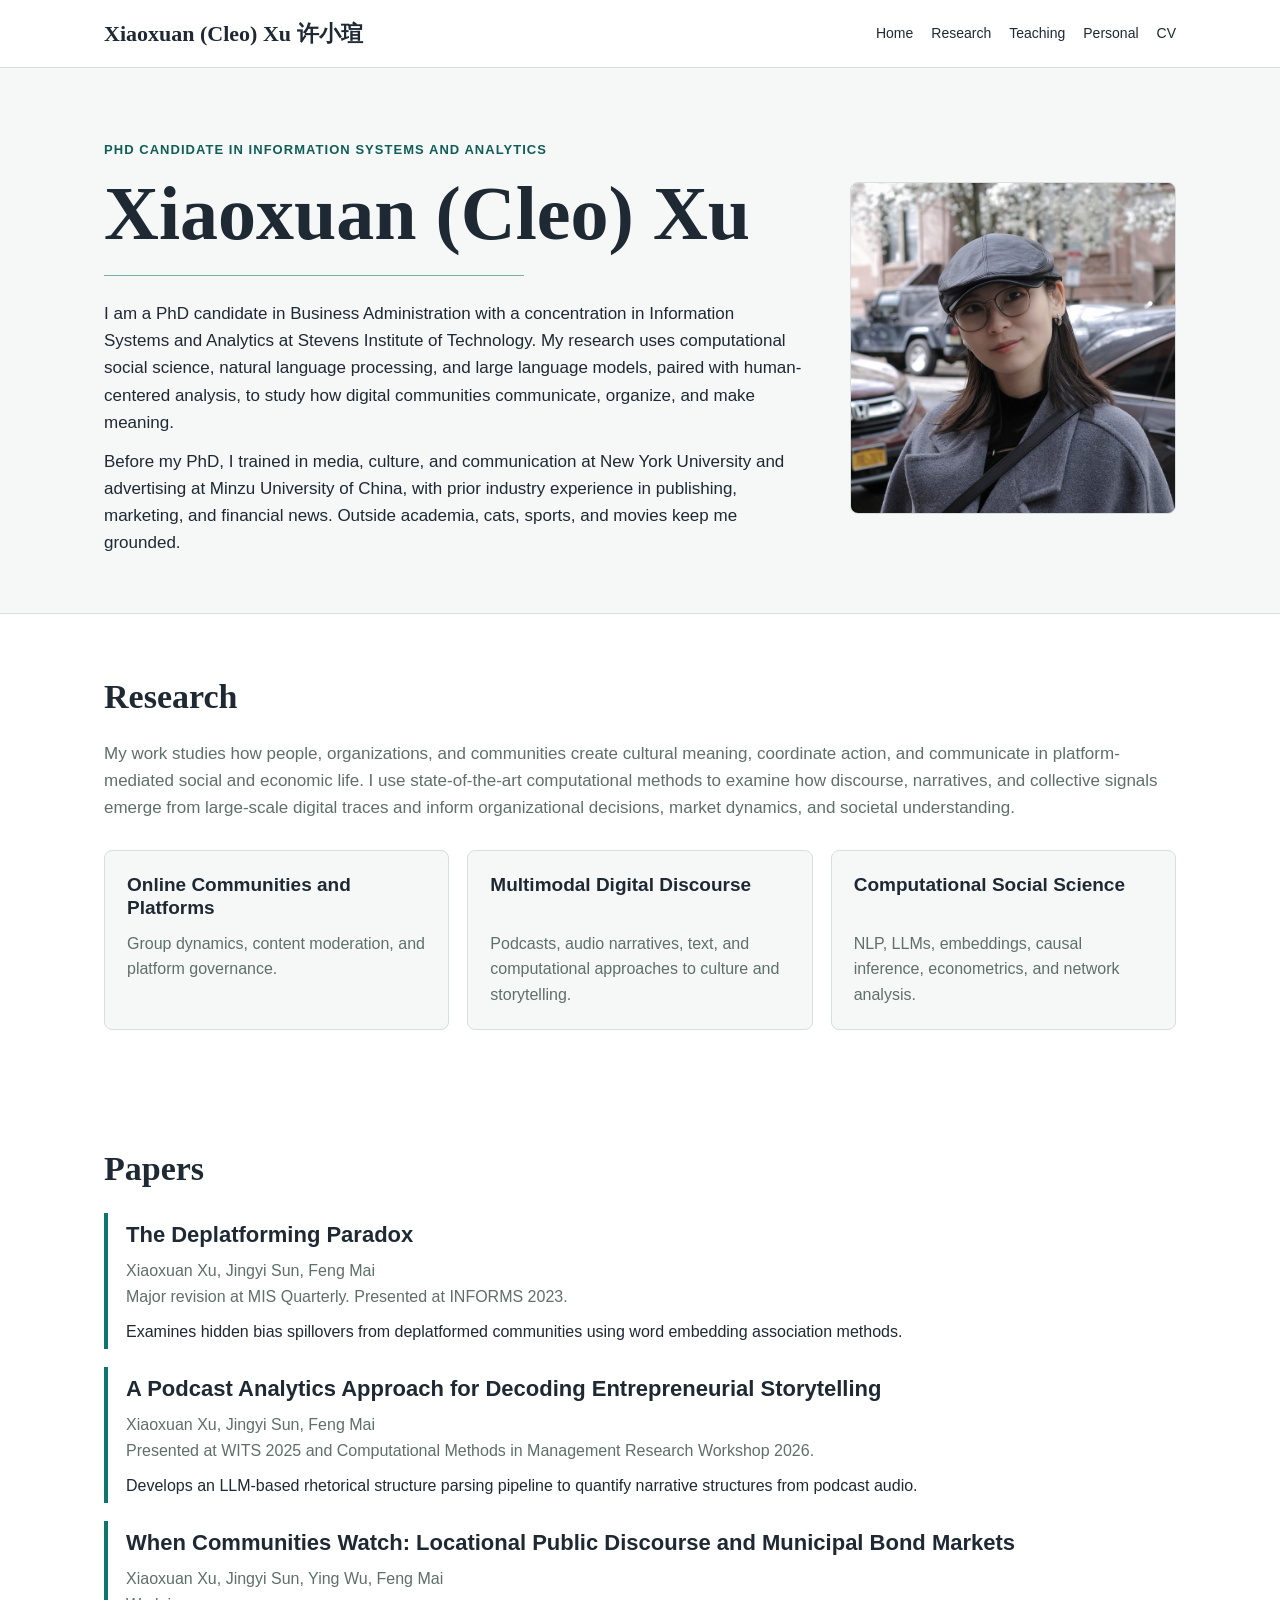
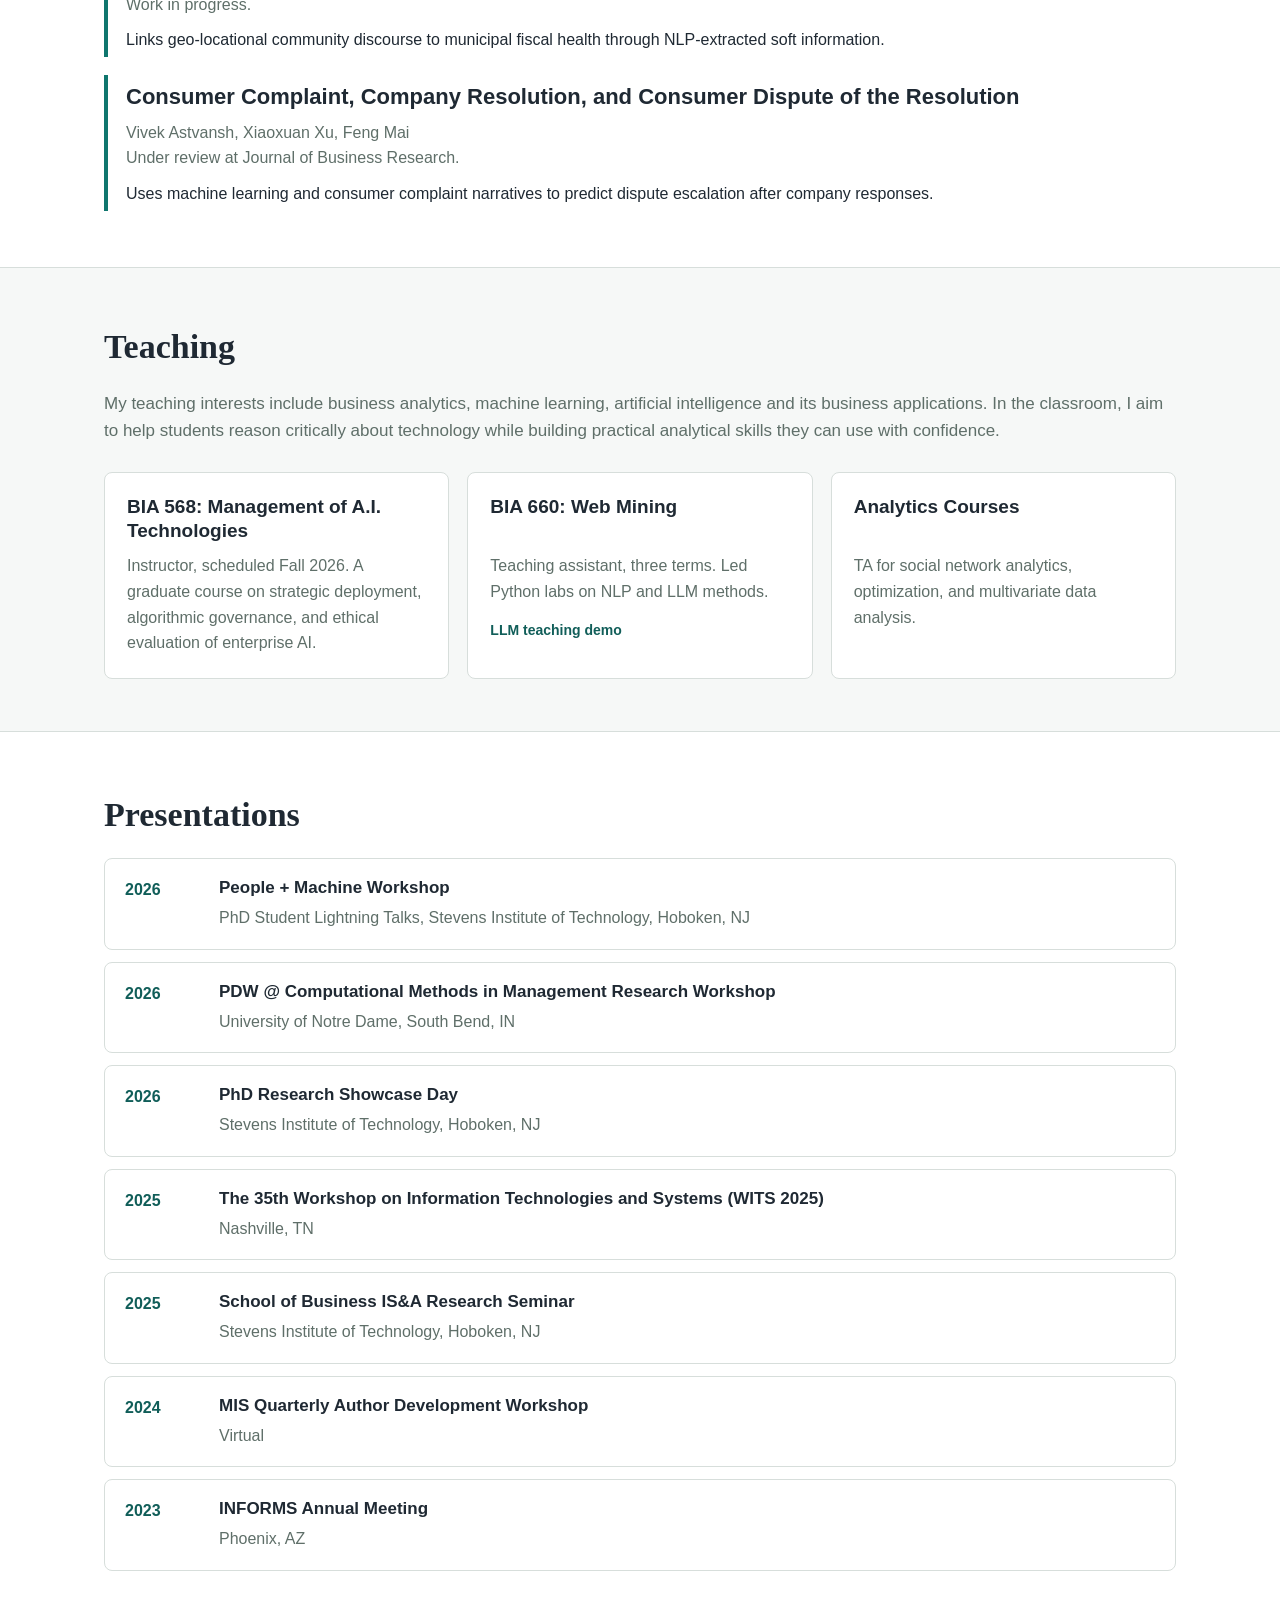
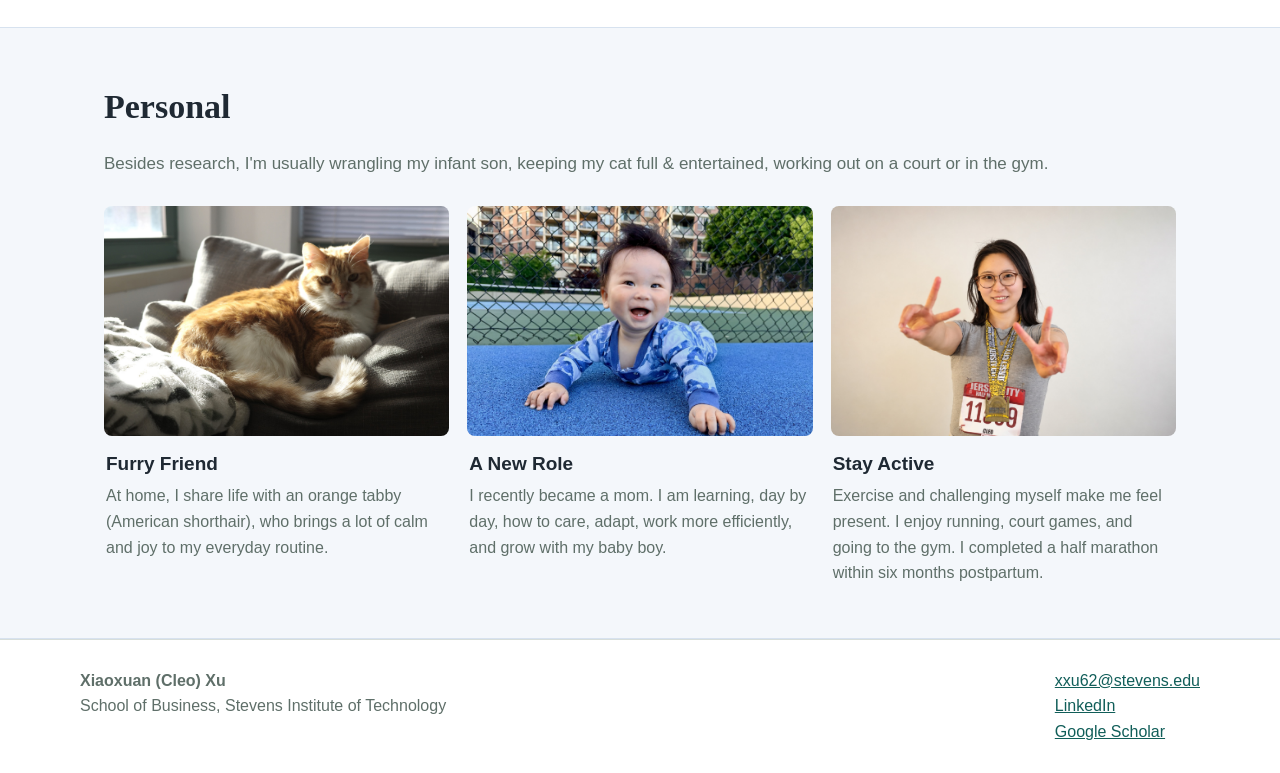
==== index.html @ 727e0149 "Update index.html Added a submitted paper" ====
<!doctype html>
<html lang="en">
<head>
  <meta charset="utf-8">
  <meta name="viewport" content="width=device-width, initial-scale=1">
  <title>Xiaoxuan (Cleo) Xu</title>
  <style>
    :root {
      --ink: #1f2933;
      --muted: #5f6f69;
      --accent: #0f766e;
      --accent-dark: #115e59;
      --line: #d7dedb;
      --soft: #f6f8f7;
      --personal-bg: #f4f7fb;
      --personal-line: #d7e2ef;
      --paper: #ffffff;
    }

    * {
      box-sizing: border-box;
    }

    html {
      scroll-behavior: smooth;
    }

    body {
      margin: 0;
      color: var(--ink);
      font-family: Arial, Helvetica, sans-serif;
      line-height: 1.6;
      background: var(--paper);
    }

    a {
      color: var(--accent-dark);
    }

    .site-header {
      border-bottom: 1px solid var(--line);
      background: #ffffff;
      position: sticky;
      top: 0;
      z-index: 5;
    }

    .nav {
      max-width: 1120px;
      margin: 0 auto;
      padding: 16px 24px;
      display: flex;
      align-items: center;
      justify-content: space-between;
      gap: 24px;
    }

    .brand {
      font-family: Georgia, "Times New Roman", serif;
      font-size: 22px;
      font-weight: 700;
      letter-spacing: 0;
    }

    .links {
      display: flex;
      gap: 18px;
      flex-wrap: wrap;
      font-size: 14px;
    }

    .links a {
      color: var(--ink);
      text-decoration: none;
    }

    .hero {
      background: var(--soft);
      border-bottom: 1px solid var(--line);
    }

    .hero-inner {
      max-width: 1120px;
      margin: 0 auto;
      padding: 72px 24px 56px;
      display: grid;
      grid-template-columns: minmax(0, 1.5fr) minmax(260px, 0.7fr);
      gap: 48px;
      align-items: center;
    }

    .eyebrow {
      margin: 0 0 14px;
      color: var(--accent-dark);
      font-weight: 700;
      text-transform: uppercase;
      font-size: 13px;
      letter-spacing: 0.08em;
    }

    h1 {
      margin: 0;
      font-family: Georgia, "Times New Roman", serif;
      font-size: clamp(42px, 7vw, 76px);
      line-height: 1;
      letter-spacing: 0;
    }

    .bio {
      margin: 24px 0 0;
      max-width: 780px;
      font-size: 17px;
    }

    .bio p {
      margin: 0 0 12px;
    }

    .bio p:last-child {
      margin-bottom: 0;
    }

    .hero-line {
      width: min(420px, 100%);
      height: 1px;
      margin-top: 24px;
      background: var(--accent);
      opacity: 0.55;
    }

    .button-row {
      display: flex;
      flex-wrap: wrap;
      gap: 12px;
      margin-top: 28px;
    }

    .button {
      display: inline-flex;
      align-items: center;
      justify-content: center;
      min-height: 44px;
      padding: 10px 16px;
      border-radius: 6px;
      border: 1px solid var(--accent);
      color: var(--accent-dark);
      text-decoration: none;
      font-weight: 700;
      background: #ffffff;
    }

    .button.primary {
      background: var(--accent);
      color: #ffffff;
    }

    .portrait {
      min-height: 330px;
      border-radius: 8px;
      border: 1px solid var(--line);
      background: #ffffff;
      overflow: hidden;
    }

    .portrait img {
      display: block;
      width: 100%;
      height: 100%;
      min-height: 330px;
      object-fit: cover;
      object-position: center 40%;
    }

    section {
      max-width: 1120px;
      margin: 0 auto;
      padding: 56px 24px;
    }

    .section-title {
      margin: 0 0 16px;
      font-family: Georgia, "Times New Roman", serif;
      font-size: 34px;
      letter-spacing: 0;
    }

    .section-intro {
      margin: 0 0 28px;
      max-width: 100%;
      color: var(--muted);
      font-size: 17px;
    }

    .grid {
      display: grid;
      grid-template-columns: repeat(3, minmax(0, 1fr));
      gap: 18px;
    }

    .card {
      border: 1px solid var(--line);
      border-radius: 8px;
      padding: 22px;
      background: #ffffff;
    }

    .card h3 {
      margin: 0 0 10px;
      min-height: 48px;
      font-size: 19px;
      line-height: 1.25;
    }

    .card p {
      margin: 0;
      color: var(--muted);
    }

    .research-grid .card {
      background: var(--soft);
    }

    .paper-list {
      display: grid;
      gap: 18px;
    }

    .paper {
      border-left: 4px solid var(--accent);
      padding: 4px 0 4px 18px;
    }

    .paper h3 {
      margin: 0 0 6px;
      font-size: 22px;
    }

    .authors,
    .status {
      margin: 0;
      color: var(--muted);
    }

    .paper .desc {
      margin: 10px 0 0;
      max-width: 900px;
    }

    .band {
      max-width: none;
      background: var(--soft);
      border-top: 1px solid var(--line);
      border-bottom: 1px solid var(--line);
      padding: 0;
    }

    .band-inner {
      max-width: 1120px;
      margin: 0 auto;
      padding: 52px 24px;
    }

    .news {
      margin: 0;
      padding-left: 20px;
      color: var(--ink);
    }

    .news li {
      margin-bottom: 8px;
    }

    .presentation-list {
      display: grid;
      gap: 12px;
    }

    .presentation-item {
      border: 1px solid var(--line);
      border-radius: 8px;
      padding: 18px 20px;
      background: #ffffff;
      display: grid;
      grid-template-columns: 76px minmax(0, 1fr);
      gap: 18px;
      align-items: start;
    }

    .presentation-year {
      color: var(--accent-dark);
      font-weight: 700;
    }

    .presentation-title {
      margin: 0;
      font-size: 17px;
      font-weight: 700;
      line-height: 1.35;
    }

    .presentation-venue {
      margin: 5px 0 0;
      color: var(--muted);
    }

    .resource-link {
      display: inline-flex;
      align-items: center;
      margin-top: 14px;
      color: var(--accent-dark);
      font-size: 14px;
      font-weight: 700;
      text-decoration: none;
    }

    .subsection-title {
      margin: 36px 0 14px;
      font-family: Georgia, "Times New Roman", serif;
      font-size: 25px;
      letter-spacing: 0;
    }

    .personal-band {
      max-width: none;
      background: var(--personal-bg);
      border-top: 1px solid var(--personal-line);
      border-bottom: 1px solid var(--personal-line);
      padding: 0;
    }

    .personal-grid {
      display: grid;
      grid-template-columns: repeat(3, minmax(0, 1fr));
      gap: 18px;
    }

    .personal-card {
      background: transparent;
      border: 0;
    }

    .personal-photo {
      aspect-ratio: 3 / 2;
      border-radius: 8px;
      overflow: hidden;
      background: #f7f9fb;
    }

    .personal-photo img {
      display: block;
      width: 100%;
      height: 100%;
      object-fit: cover;
      object-position: center;
    }

    .personal-card-content {
      padding: 16px 2px 0;
    }

    .personal-card h3 {
      margin: 0 0 8px;
      font-size: 19px;
      line-height: 1.25;
    }

    .personal-card p {
      margin: 0;
      color: var(--muted);
    }

    footer {
      border-top: 1px solid var(--line);
      padding: 28px 24px;
      color: var(--muted);
    }

    .footer-inner {
      max-width: 1120px;
      margin: 0 auto;
      display: flex;
      justify-content: space-between;
      gap: 24px;
      flex-wrap: wrap;
    }

    @media (max-width: 820px) {
      .nav {
        align-items: flex-start;
        flex-direction: column;
      }

      .hero-inner {
        grid-template-columns: 1fr;
        padding-top: 48px;
      }

      .portrait {
        min-height: 220px;
      }

      .portrait img {
        min-height: 260px;
      }

      .grid {
        grid-template-columns: 1fr;
      }

      .card h3 {
        min-height: 0;
      }

      .personal-grid {
        grid-template-columns: 1fr;
      }

      .presentation-item {
        grid-template-columns: 1fr;
        gap: 6px;
      }
    }
  </style>
</head>
<body id="top">
  <header class="site-header">
    <nav class="nav" aria-label="Site navigation">
      <div class="brand">Xiaoxuan (Cleo) Xu 许小瑄</div>
      <div class="links">
        <a href="#top">Home</a>
        <a href="#research">Research</a>
        <a href="#teaching">Teaching</a>
        <a href="#personal">Personal</a>
        <a href="cv.html">CV</a>
      </div>
    </nav>
  </header>

  <main>
    <div class="hero">
      <div class="hero-inner">
        <div>
          <p class="eyebrow">PhD Candidate in Information Systems and Analytics</p>
          <h1>Xiaoxuan (Cleo) Xu</h1>
          <div class="hero-line" aria-hidden="true"></div>
          <div class="bio">
            <p>I am a PhD candidate in Business Administration with a concentration in Information Systems and Analytics at Stevens Institute of Technology. My research uses computational social science, natural language processing, and large language models, paired with human-centered analysis, to study how digital communities communicate, organize, and make meaning.</p>
            <p>Before my PhD, I trained in media, culture, and communication at New York University and advertising at Minzu University of China, with prior industry experience in publishing, marketing, and financial news. Outside academia, cats, sports, and movies keep me grounded.</p>
          </div>
        </div>
        <div class="portrait">
          <img src="assets/images/profile.jpg" alt="Xiaoxuan (Cleo) Xu">
        </div>
      </div>
    </div>

    <section id="research">
      <h2 class="section-title">Research</h2>
      <p class="section-intro">My work studies how people, organizations, and communities create cultural meaning, coordinate action, and communicate in platform-mediated social and economic life. I use state-of-the-art computational methods to examine how discourse, narratives, and collective signals emerge from large-scale digital traces and inform organizational decisions, market dynamics, and societal understanding.</p>
      <div class="grid research-grid">
        <article class="card">
          <h3>Online Communities and Platforms</h3>
          <p>Group dynamics, content moderation, and platform governance.</p>
        </article>
        <article class="card">
          <h3>Multimodal Digital Discourse</h3>
          <p>Podcasts, audio narratives, text, and computational approaches to culture and storytelling.</p>
        </article>
        <article class="card">
          <h3>Computational Social Science</h3>
          <p>NLP, LLMs, embeddings, causal inference, econometrics, and network analysis.</p>
        </article>
      </div>
    </section>

    <section>
      <h2 class="section-title">Papers</h2>
      <div class="paper-list">
        <article class="paper">
          <h3>The Deplatforming Paradox</h3>
          <p class="authors">Xiaoxuan Xu, Jingyi Sun, Feng Mai</p>
          <p class="status">Major revision at MIS Quarterly. Presented at INFORMS 2023.</p>
          <p class="desc">Examines hidden bias spillovers from deplatformed communities using word embedding association methods.</p>
        </article>
        <article class="paper">
          <h3>A Podcast Analytics Approach for Decoding Entrepreneurial Storytelling</h3>
          <p class="authors">Xiaoxuan Xu, Jingyi Sun, Feng Mai</p>
          <p class="status">Presented at WITS 2025 and Computational Methods in Management Research Workshop 2026.</p>
          <p class="desc">Develops an LLM-based rhetorical structure parsing pipeline to quantify narrative structures from podcast audio.</p>
        </article>
        <article class="paper">
          <h3>When Communities Watch: Locational Public Discourse and Municipal Bond Markets</h3>
          <p class="authors">Xiaoxuan Xu, Jingyi Sun, Ying Wu, Feng Mai</p>
          <p class="status">Work in progress.</p>
          <p class="desc">Links geo-locational community discourse to municipal fiscal health through NLP-extracted soft information.</p>
        </article>
        <article class="paper">
          <h3>Consumer Complaint, Company Resolution, and Consumer Dispute of the Resolution</h3>
          <p class="authors">Vivek Astvansh, Xiaoxuan Xu, Feng Mai</p>
          <p class="status">Under review at Journal of Business Research.</p>
          <p class="desc">Uses machine learning and consumer complaint narratives to predict dispute escalation after company responses.</p>
        </article>
      </div>
    </section>

    <section id="teaching" class="band">
      <div class="band-inner">
        <h2 class="section-title">Teaching</h2>
        <p class="section-intro">My teaching interests include business analytics, machine learning, artificial intelligence and its business applications. In the classroom, I aim to help students reason critically about technology while building practical analytical skills they can use with confidence.</p>
        <div class="grid">
          <article class="card">
            <h3>BIA 568: Management of A.I. Technologies</h3>
            <p>Instructor, scheduled Fall 2026. A graduate course on strategic deployment, algorithmic governance, and ethical evaluation of enterprise AI.</p>
          </article>
          <article class="card">
            <h3>BIA 660: Web Mining</h3>
            <p>Teaching assistant, three terms. Led Python labs on NLP and LLM methods.</p>
            <a class="resource-link" href="assets/files/bia660_intro_to_llm.html" download>LLM teaching demo</a>
          </article>
          <article class="card">
            <h3>Analytics Courses</h3>
            <p>TA for social network analytics, optimization, and multivariate data analysis.</p>
          </article>
        </div>
      </div>
    </section>

    <section>
      <h2 class="section-title">Presentations</h2>
      <div class="presentation-list">
        <article class="presentation-item">
          <div class="presentation-year">2026</div>
          <div>
            <p class="presentation-title">People + Machine Workshop</p>
            <p class="presentation-venue">PhD Student Lightning Talks, Stevens Institute of Technology, Hoboken, NJ</p>
          </div>
        </article>
        <article class="presentation-item">
          <div class="presentation-year">2026</div>
          <div>
            <p class="presentation-title">PDW @ Computational Methods in Management Research Workshop</p>
            <p class="presentation-venue">University of Notre Dame, South Bend, IN</p>
          </div>
        </article>
        <article class="presentation-item">
          <div class="presentation-year">2026</div>
          <div>
            <p class="presentation-title">PhD Research Showcase Day</p>
            <p class="presentation-venue">Stevens Institute of Technology, Hoboken, NJ</p>
          </div>
        </article>
        <article class="presentation-item">
          <div class="presentation-year">2025</div>
          <div>
            <p class="presentation-title">The 35th Workshop on Information Technologies and Systems (WITS 2025)</p>
            <p class="presentation-venue">Nashville, TN</p>
          </div>
        </article>
        <article class="presentation-item">
          <div class="presentation-year">2025</div>
          <div>
            <p class="presentation-title">School of Business IS&amp;A Research Seminar</p>
            <p class="presentation-venue">Stevens Institute of Technology, Hoboken, NJ</p>
          </div>
        </article>
        <article class="presentation-item">
          <div class="presentation-year">2024</div>
          <div>
            <p class="presentation-title">MIS Quarterly Author Development Workshop</p>
            <p class="presentation-venue">Virtual</p>
          </div>
        </article>
        <article class="presentation-item">
          <div class="presentation-year">2023</div>
          <div>
            <p class="presentation-title">INFORMS Annual Meeting</p>
            <p class="presentation-venue">Phoenix, AZ</p>
          </div>
        </article>
      </div>
    </section>

    <section id="personal" class="personal-band">
      <div class="band-inner">
        <h2 class="section-title">Personal</h2>
        <p class="section-intro">Besides research, I'm usually wrangling my infant son, keeping my cat full & entertained, working out on a court or in the gym.</p>
        <div class="personal-grid">
          <article class="personal-card">
            <div class="personal-photo"><img src="assets/images/home.jpg" alt="Orange American shorthair cat"></div>
            <div class="personal-card-content">
              <h3>Furry Friend</h3>
              <p>At home, I share life with an orange tabby (American shorthair), who brings a lot of calm and joy to my everyday routine.</p>
            </div>
          </article>
          <article class="personal-card">
            <div class="personal-photo"><img src="assets/images/family.jpg" alt="Xiaoxuan Xu's baby boy"></div>
            <div class="personal-card-content">
              <h3>A New Role</h3>
              <p>I recently became a mom. I am learning, day by day, how to care, adapt, work more efficiently, and grow with my baby boy.</p>
            </div>
          </article>
          <article class="personal-card">
            <div class="personal-photo"><img src="assets/images/movement.jpg" alt="Xiaoxuan Xu after finishing a half marathon"></div>
            <div class="personal-card-content">
              <h3>Stay Active</h3>
              <p>Exercise and challenging myself make me feel present. I enjoy running, court games, and going to the gym. I completed a half marathon within six months postpartum.</p>
            </div>
          </article>
        </div>
      </div>
    </section>
  </main>

  <footer id="contact">
    <div class="footer-inner">
      <div>
        <strong>Xiaoxuan (Cleo) Xu</strong><br>
        School of Business, Stevens Institute of Technology
      </div>
      <div>
        <a href="mailto:xxu62@stevens.edu">xxu62@stevens.edu</a><br>
        <a href="https://linkedin.com/in/cleo-xu-420043248">LinkedIn</a><br>
        <a href="https://scholar.google.com/citations?user=s4KjiQsAAAAJ&amp;hl=en&amp;authuser=1">Google Scholar</a>
      </div>
    </div>
  </footer>
</body>
</html>
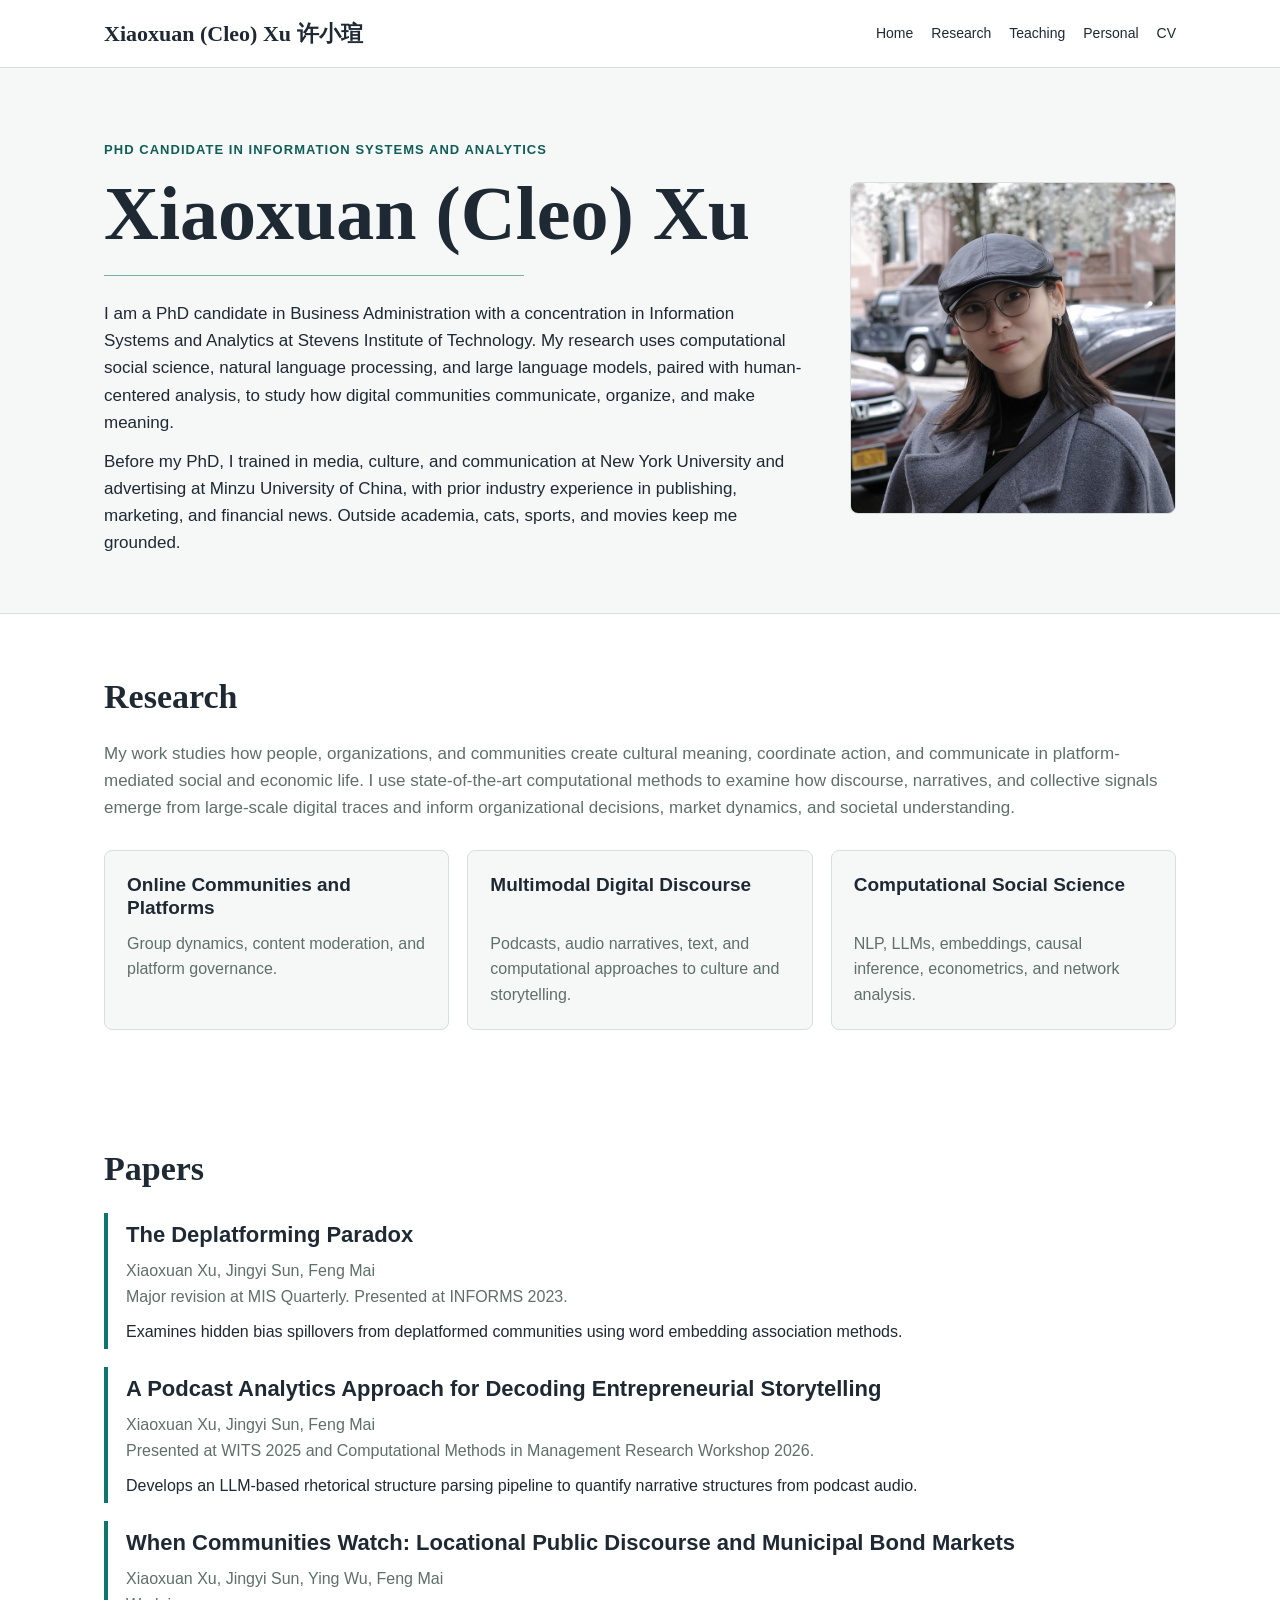
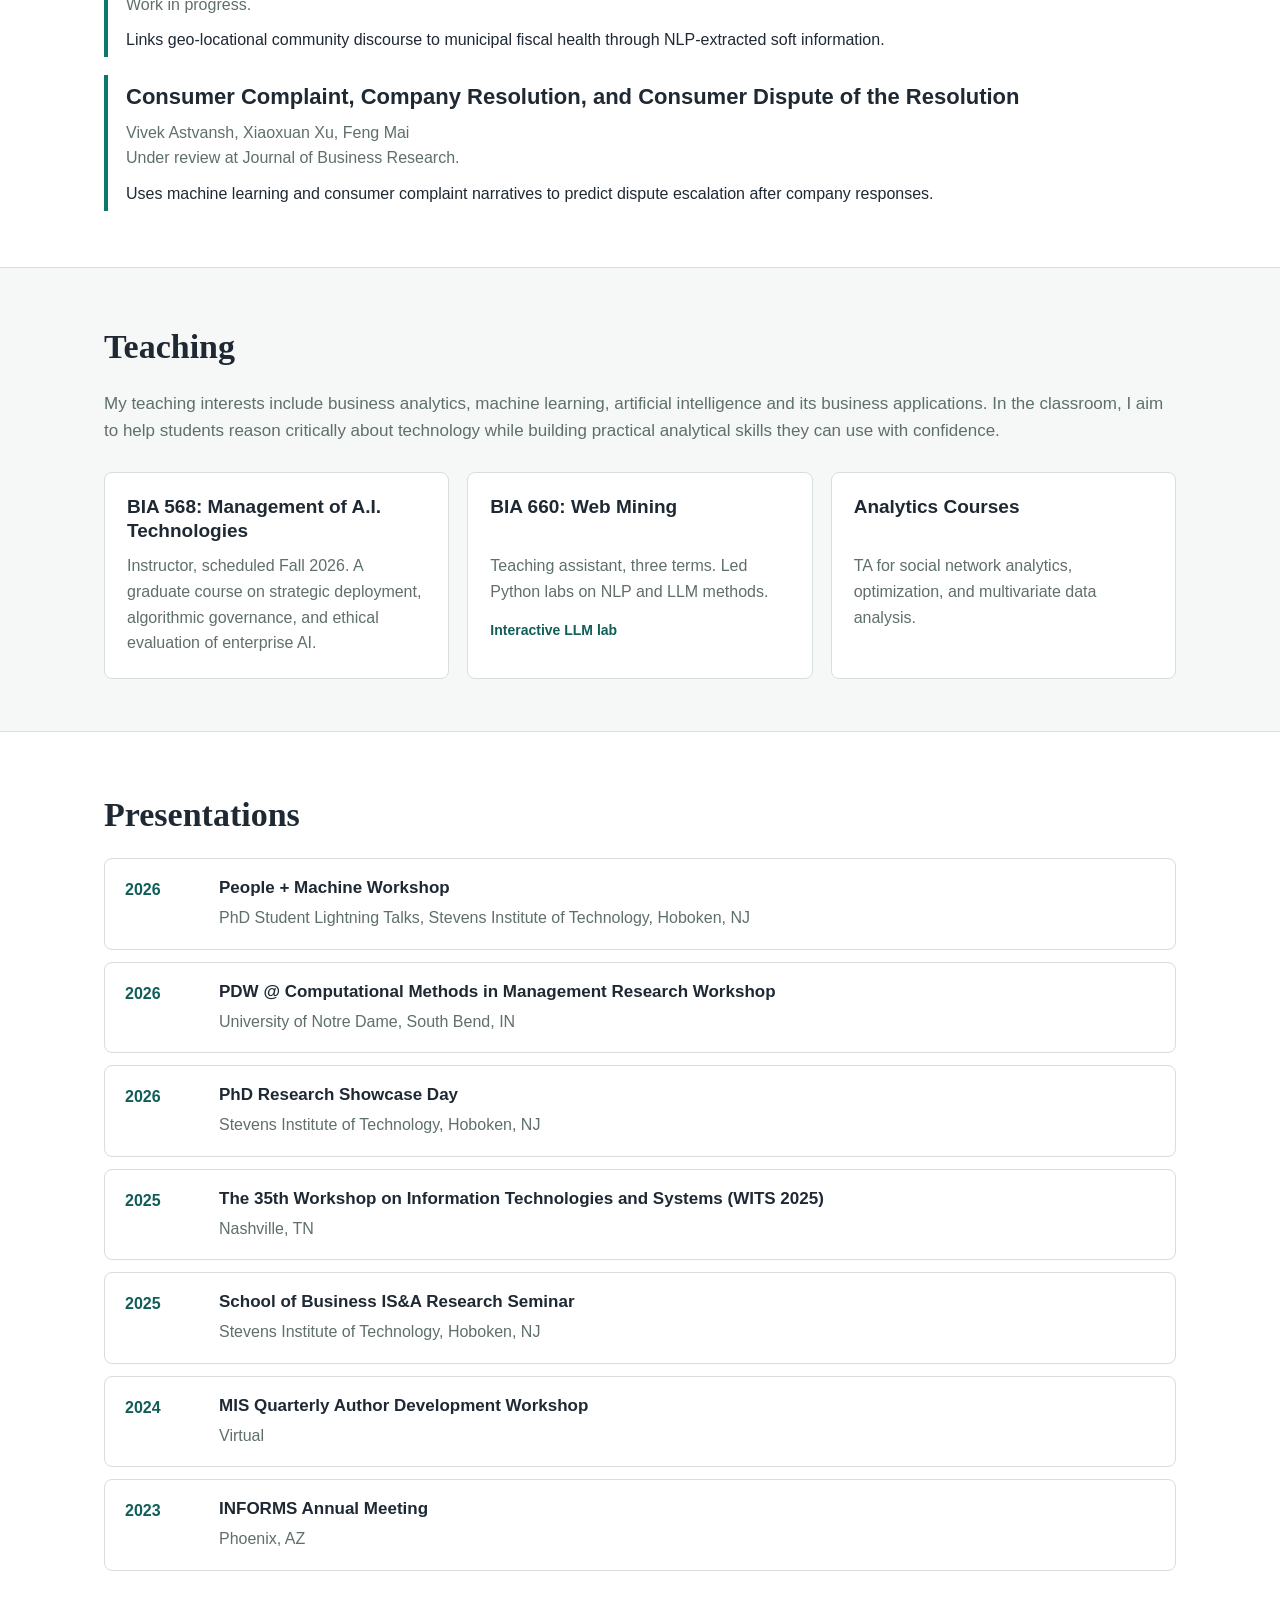
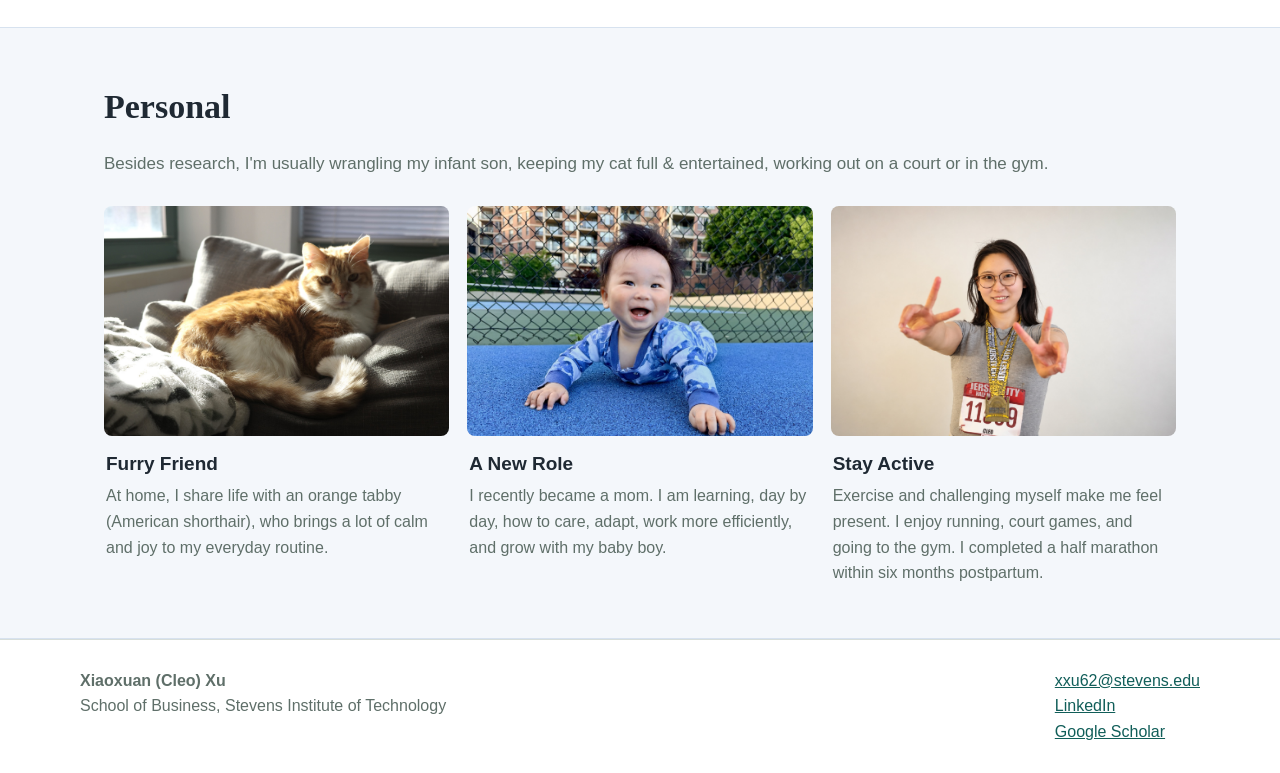
==== commit 4a417f93: "Update index.html" ====
--- a/index.html
+++ b/index.html
@@ -515,7 +515,7 @@
           <article class="card">
             <h3>BIA 660: Web Mining</h3>
             <p>Teaching assistant, three terms. Led Python labs on NLP and LLM methods.</p>
-            <a class="resource-link" href="assets/files/bia660_intro_to_llm.html" download>LLM teaching demo</a>
+            <a class="resource-link" href="assets/files/bia660_llm_lab_interactive.html" target="_blank" rel="noopener">Interactive LLM lab</a>
           </article>
           <article class="card">
             <h3>Analytics Courses</h3>
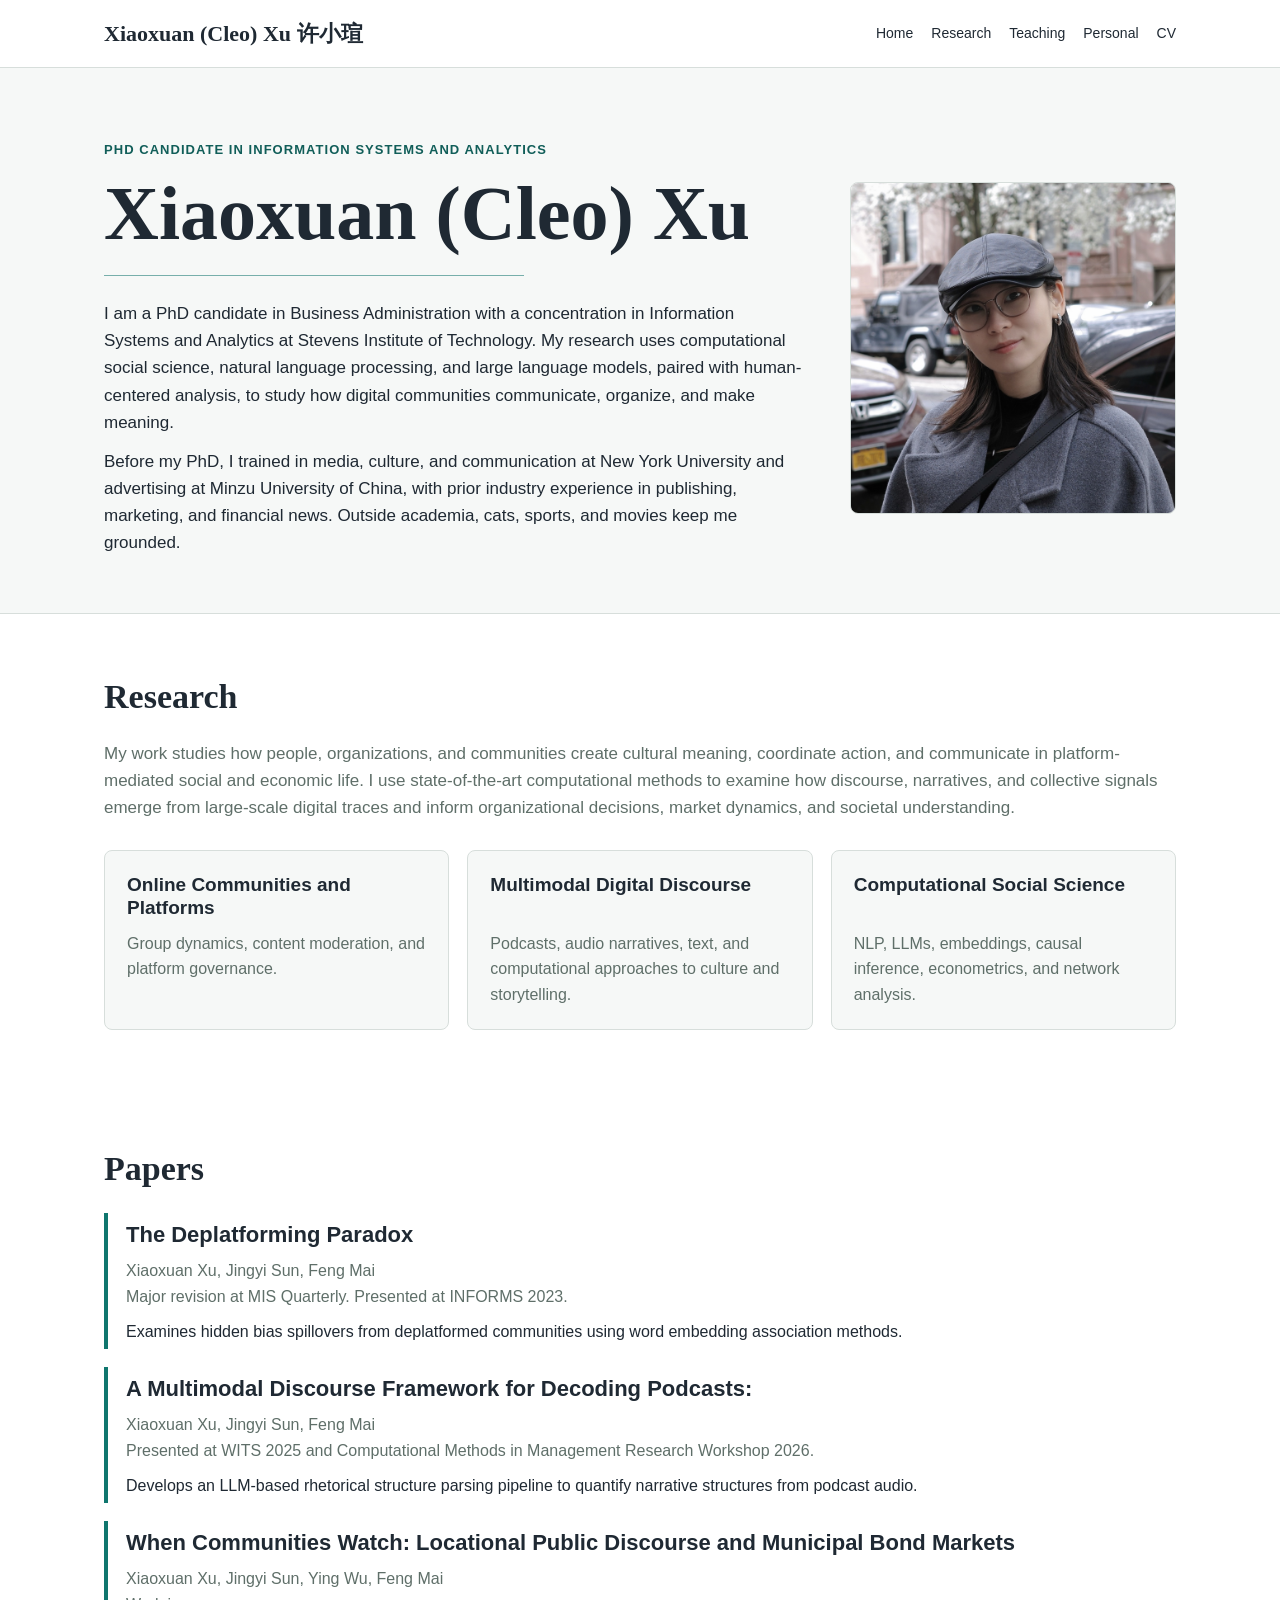
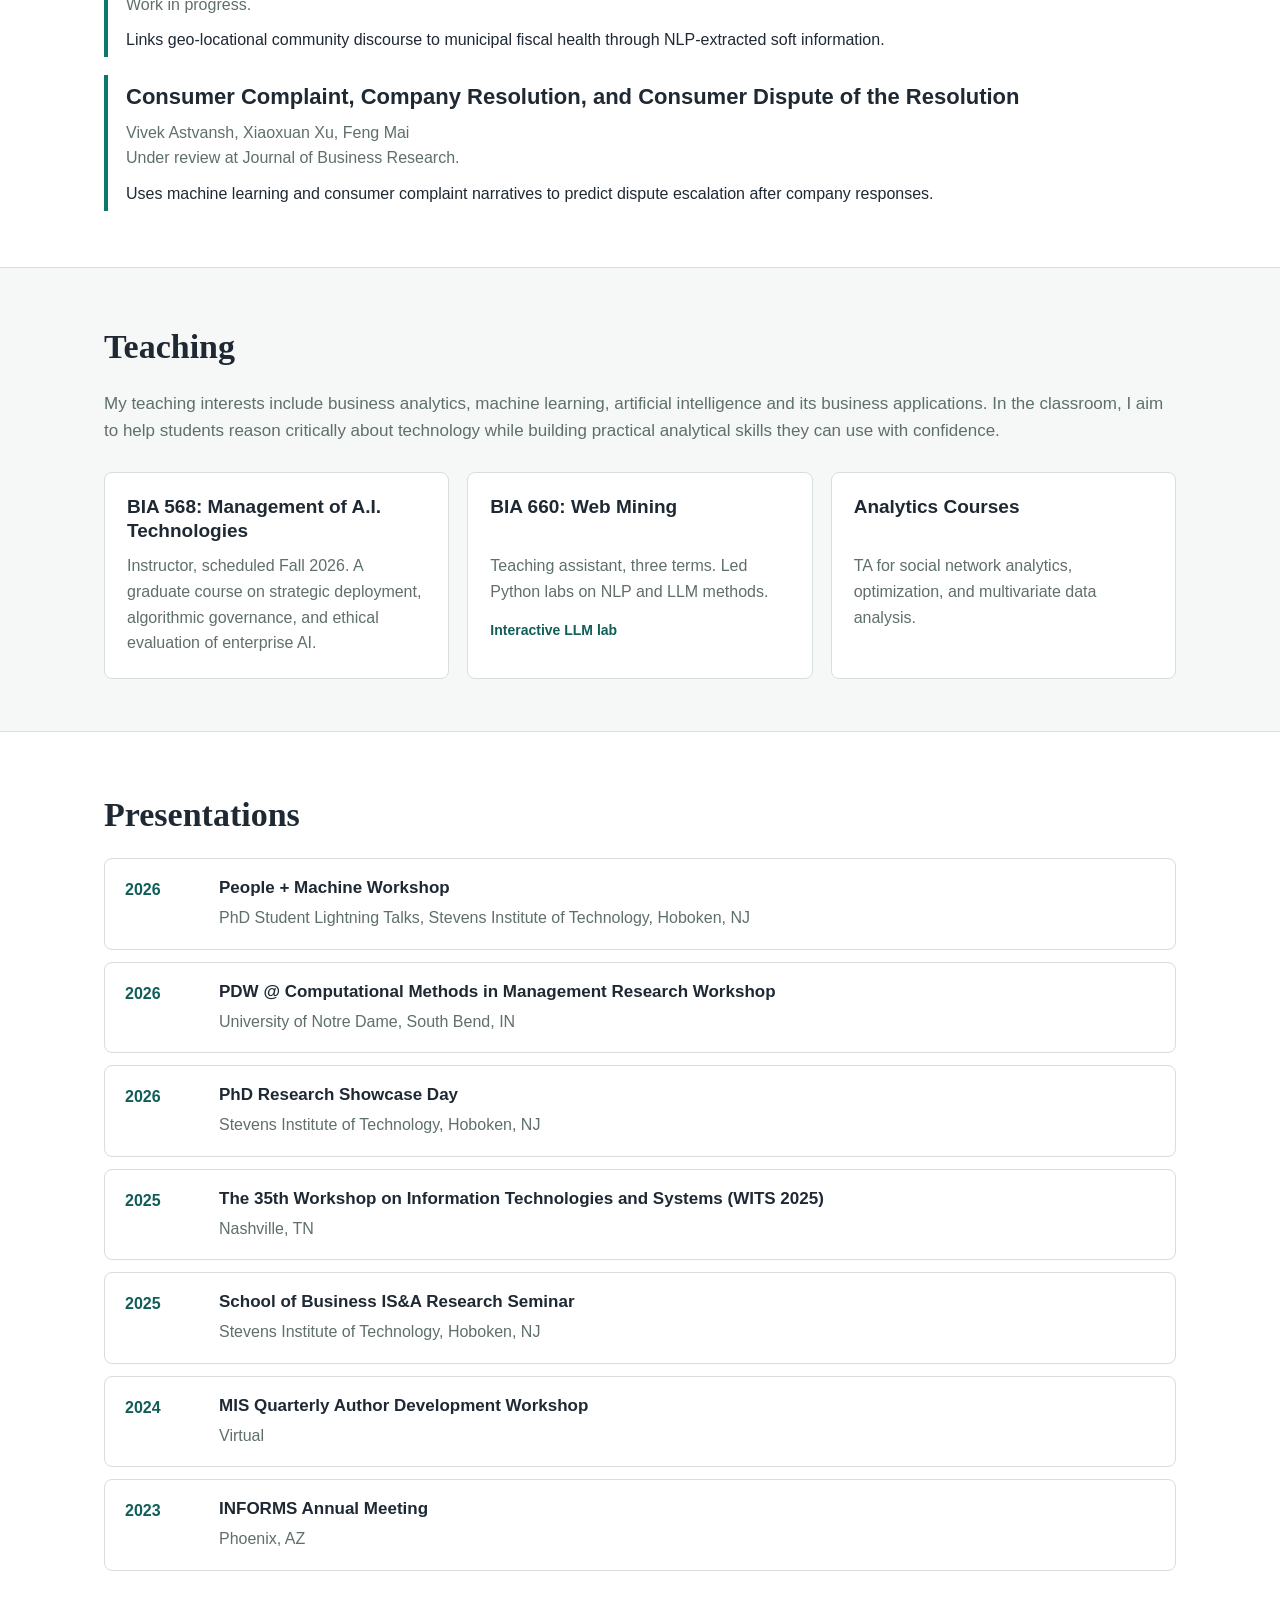
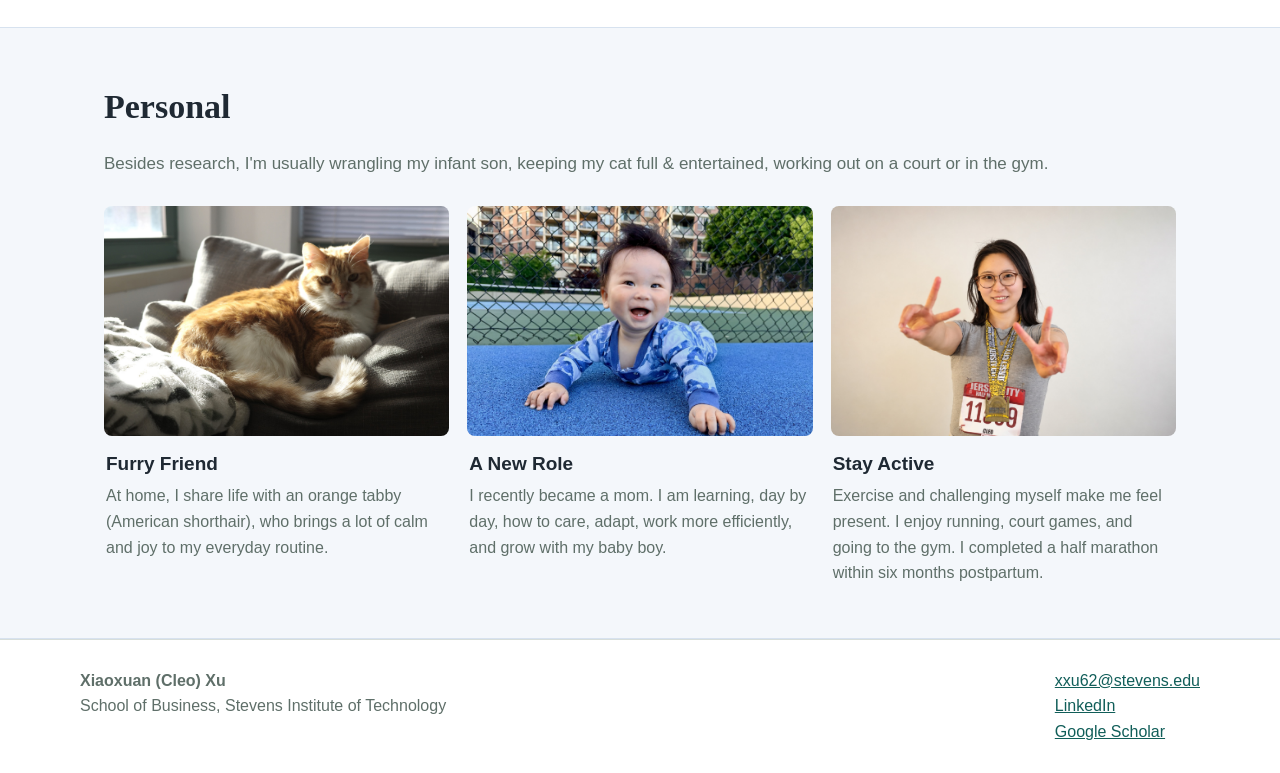
==== commit 2cd25bfc: "Update index.html" ====
--- a/index.html
+++ b/index.html
@@ -483,7 +483,7 @@
           <p class="desc">Examines hidden bias spillovers from deplatformed communities using word embedding association methods.</p>
         </article>
         <article class="paper">
-          <h3>A Podcast Analytics Approach for Decoding Entrepreneurial Storytelling</h3>
+          <h3>A Multimodal Discourse Framework for Decoding Podcasts:</h3>
           <p class="authors">Xiaoxuan Xu, Jingyi Sun, Feng Mai</p>
           <p class="status">Presented at WITS 2025 and Computational Methods in Management Research Workshop 2026.</p>
           <p class="desc">Develops an LLM-based rhetorical structure parsing pipeline to quantify narrative structures from podcast audio.</p>
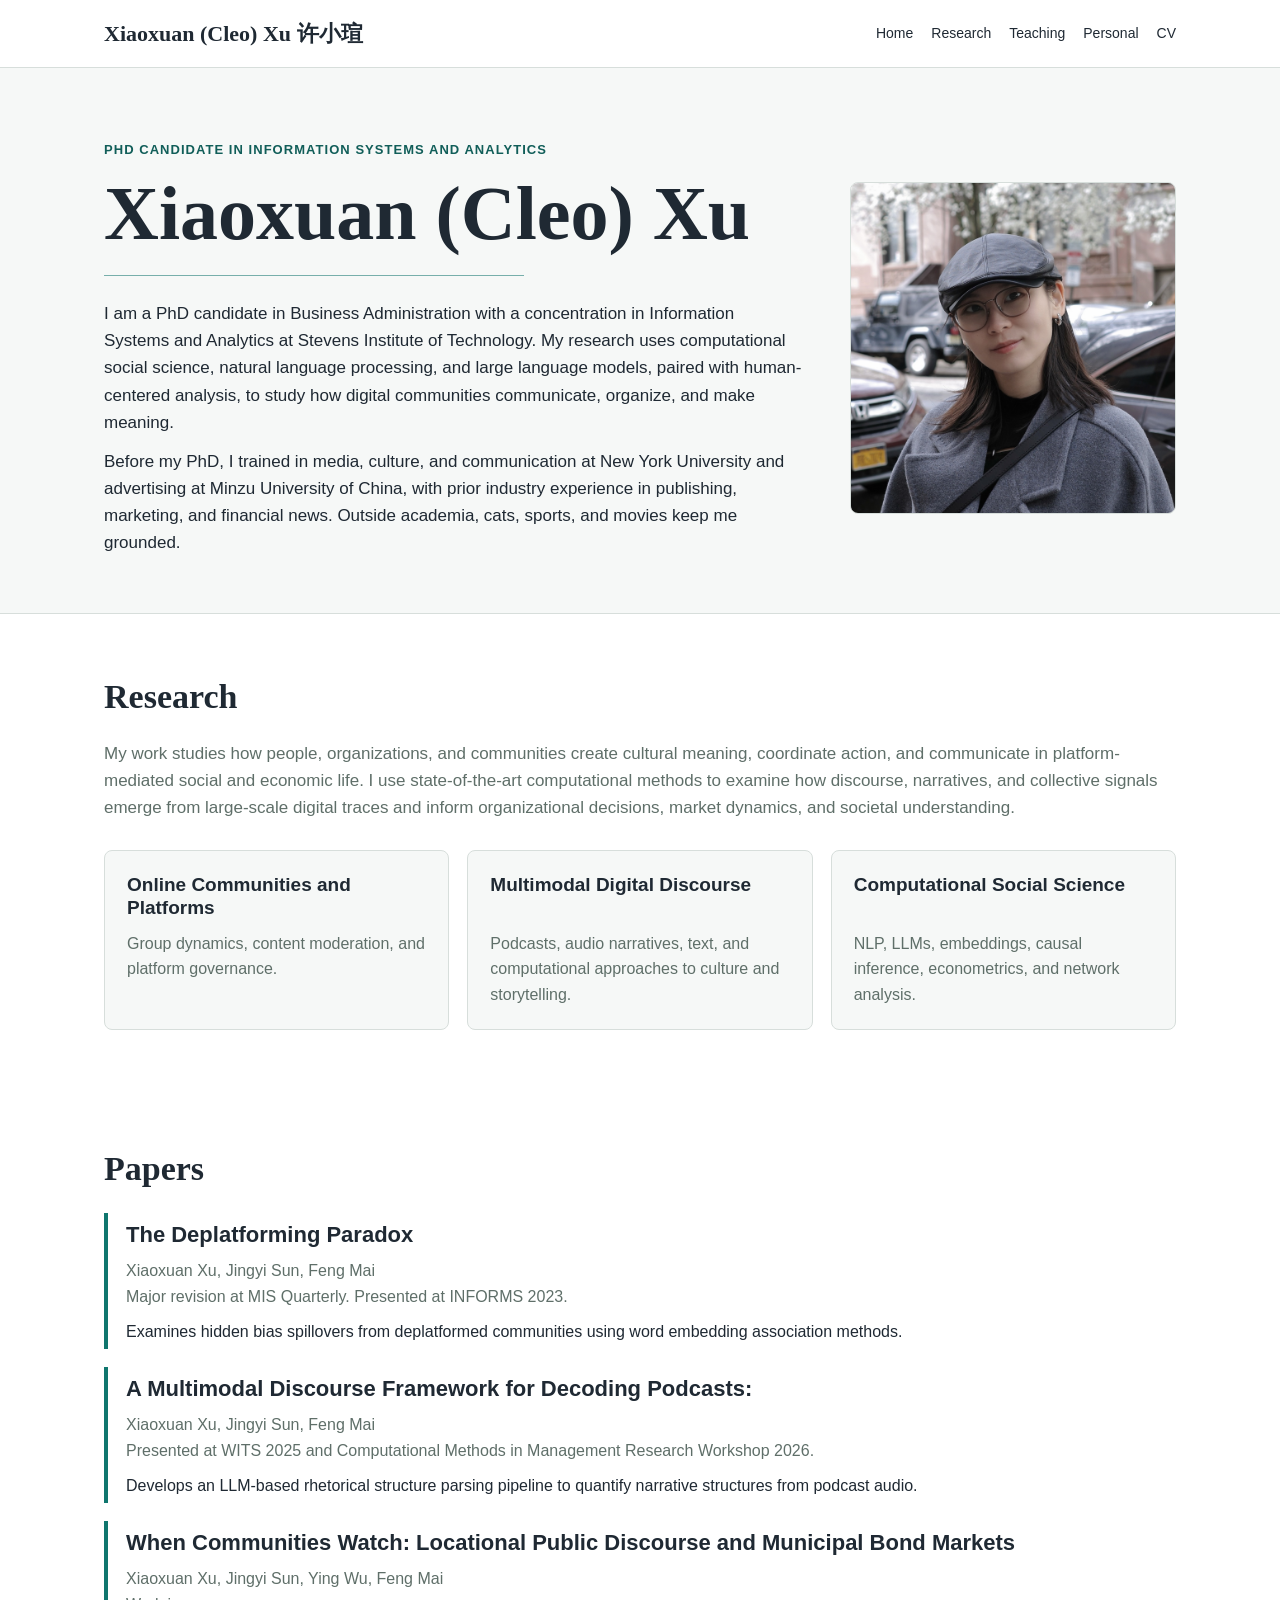
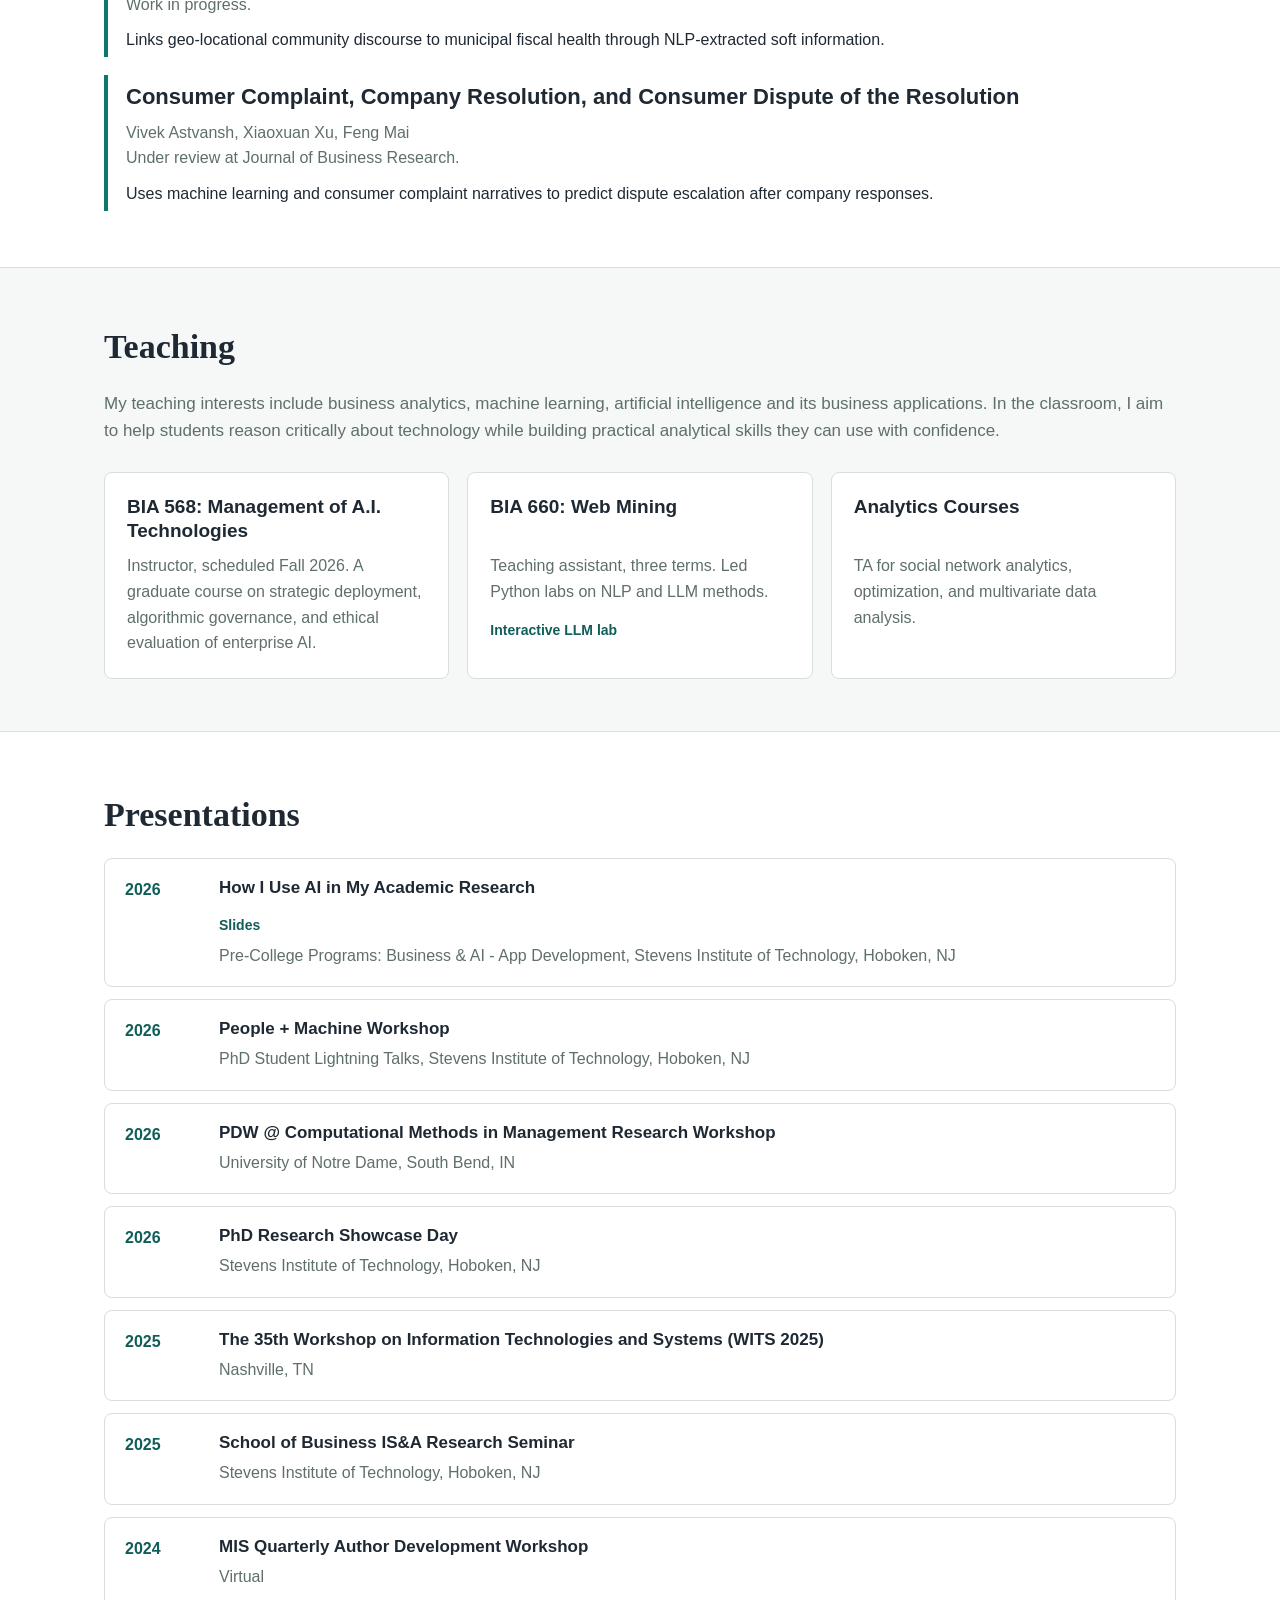
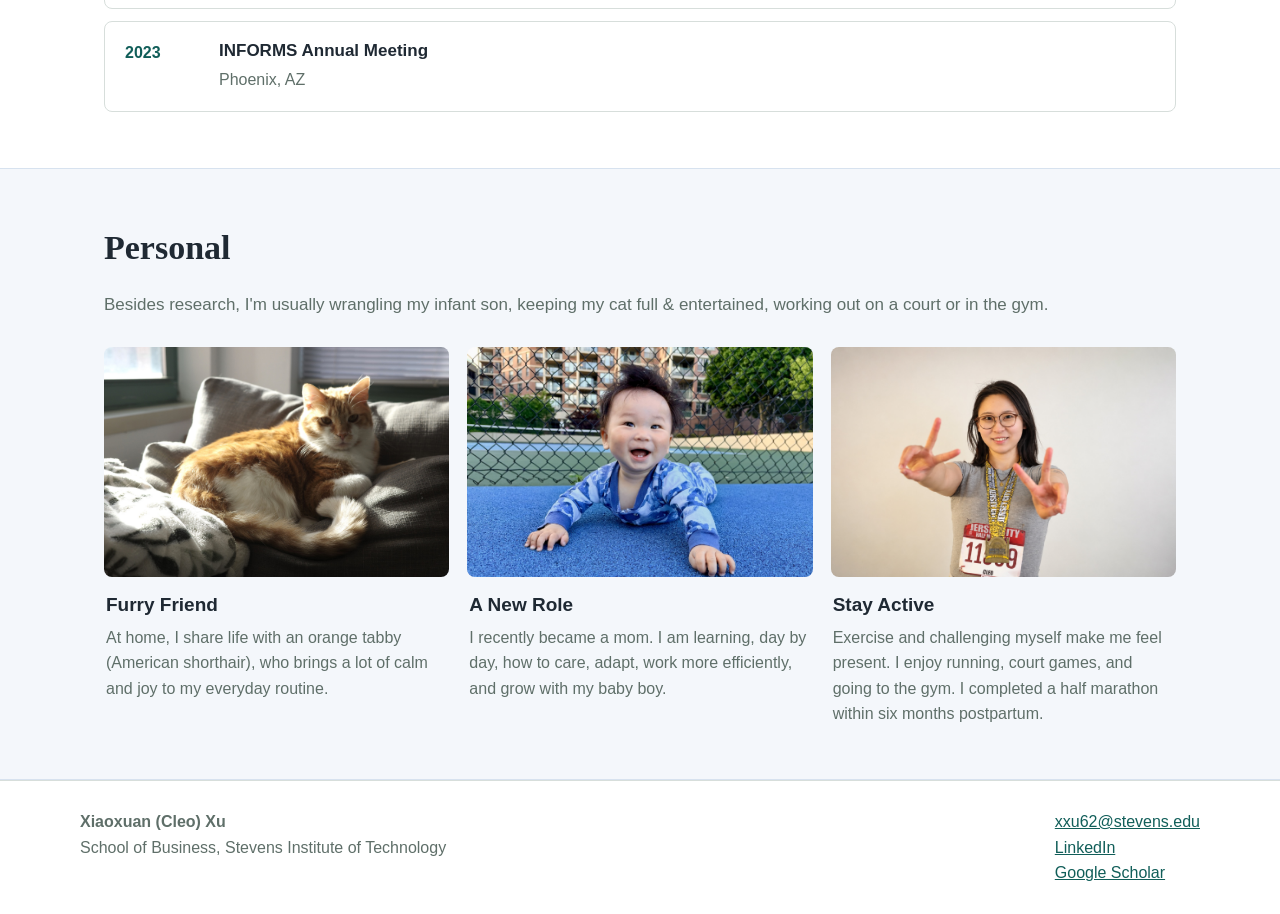
==== commit a7bcfd8b: "Update index.html" ====
--- a/index.html
+++ b/index.html
@@ -528,6 +528,14 @@
     <section>
       <h2 class="section-title">Presentations</h2>
       <div class="presentation-list">
+        <article class="presentation-item">
+          <div class="presentation-year">2026</div>
+          <div>
+            <p class="presentation-title">How I Use AI in My Academic Research</p>
+            <a class="resource-link" href="assets/files/Using_AI_in_Academic_Research_Cleo_Xu.pdf" target="_blank" rel="noopener">Slides</a>
+            <p class="presentation-venue">Pre-College Programs: Business & AI - App Development, Stevens Institute of Technology, Hoboken, NJ</p>
+          </div>
+        </article>
         <article class="presentation-item">
           <div class="presentation-year">2026</div>
           <div>
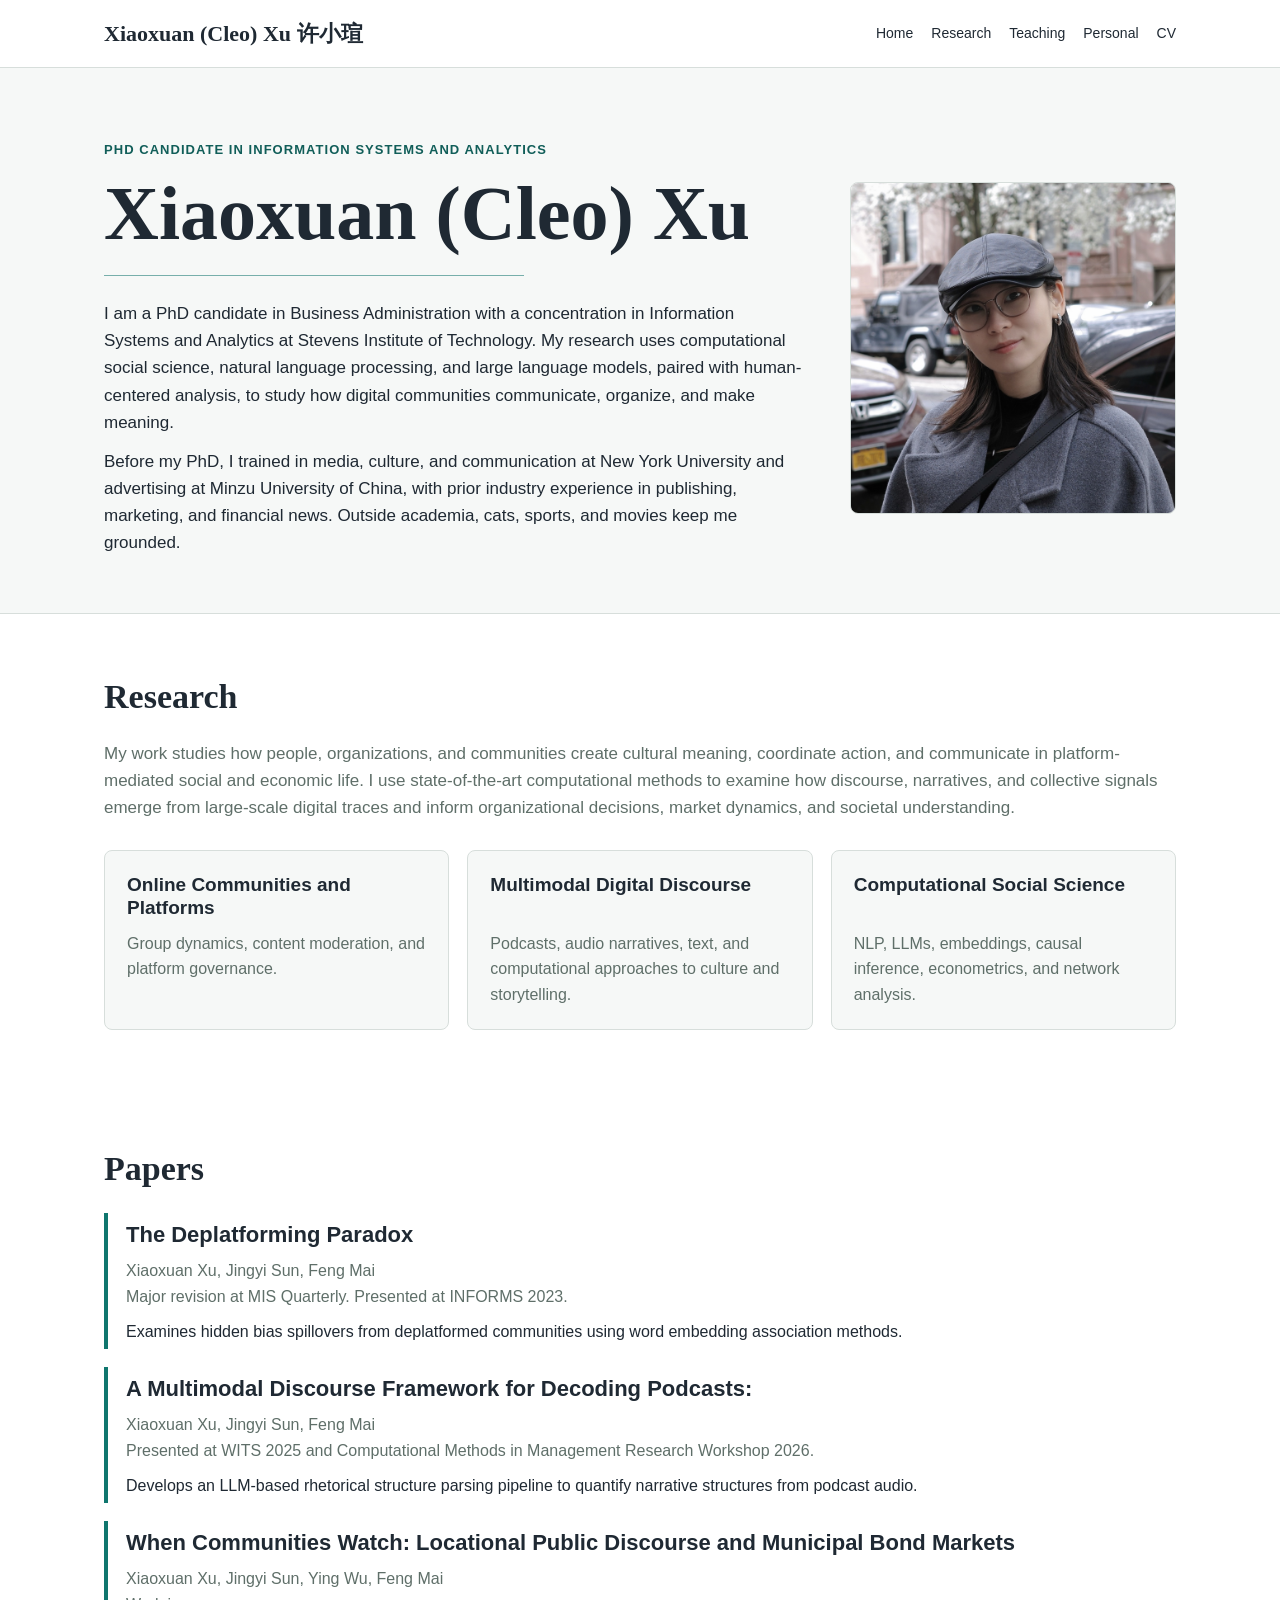
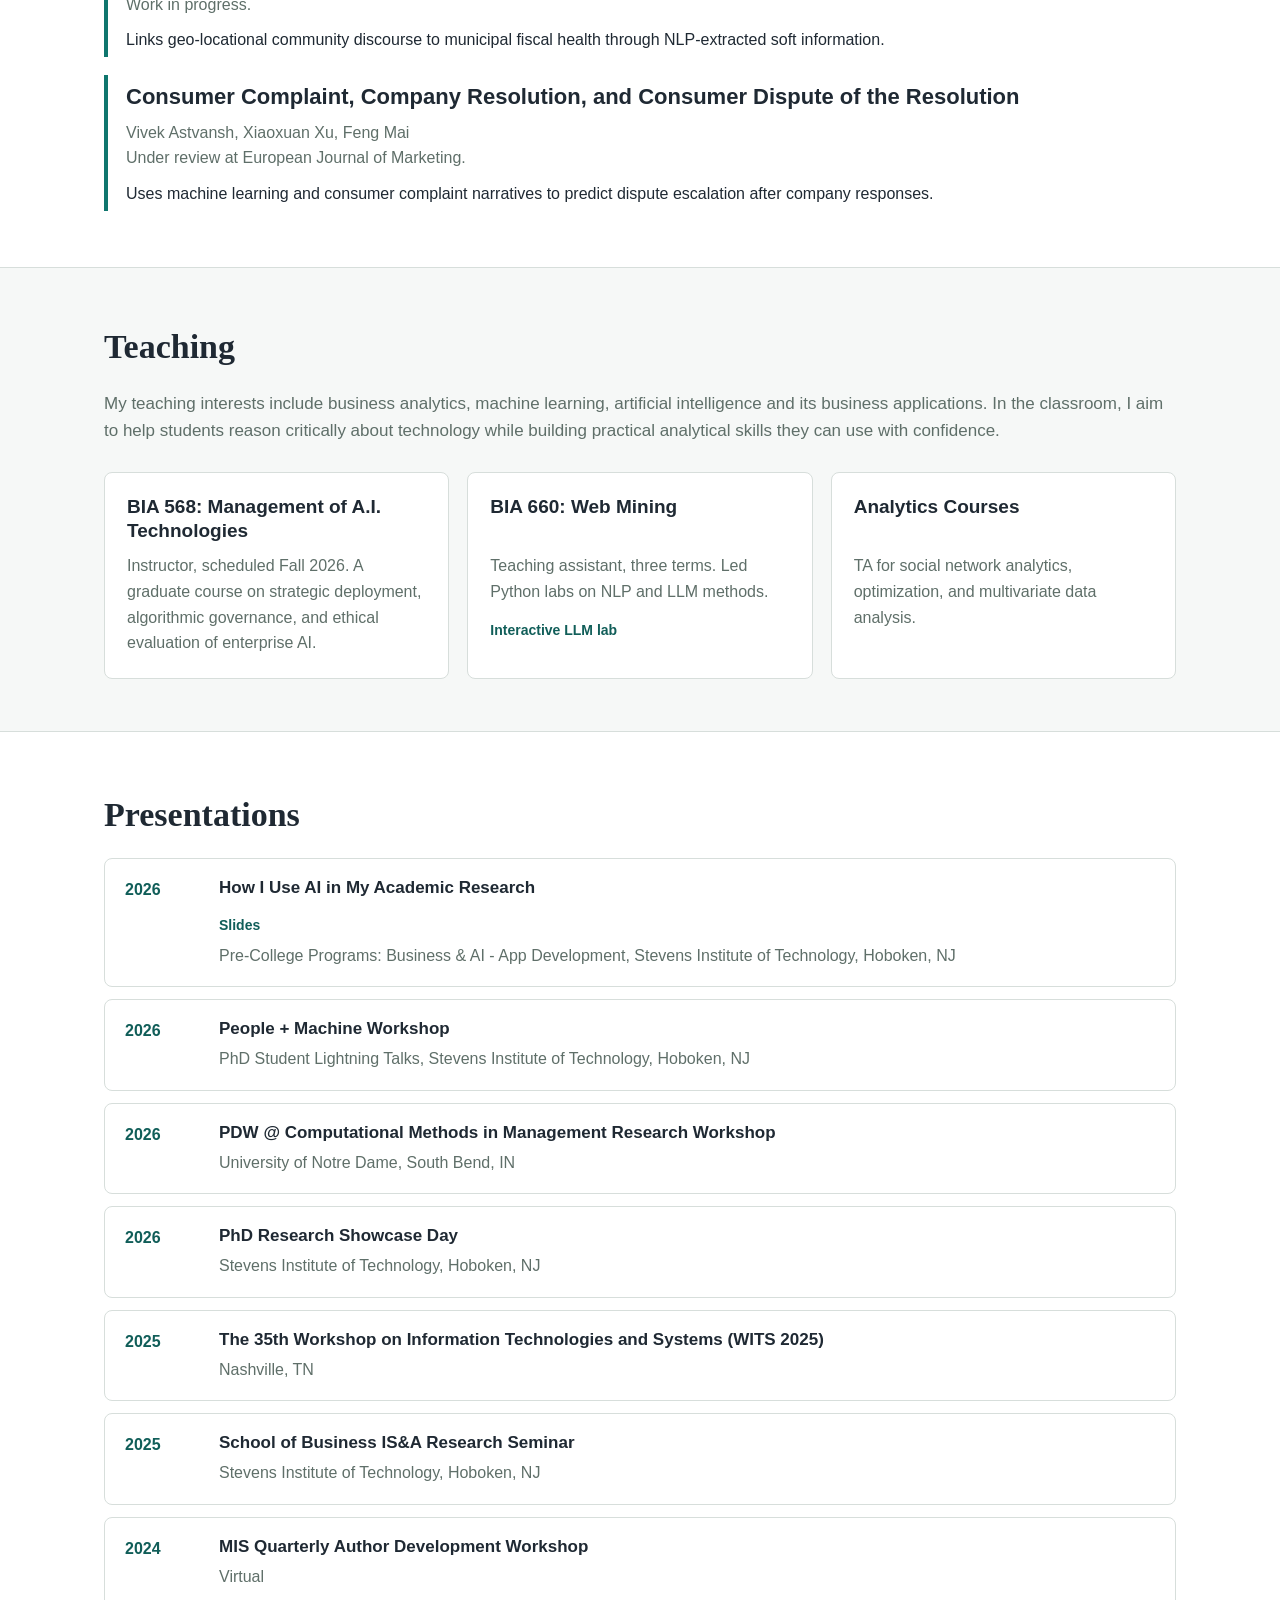
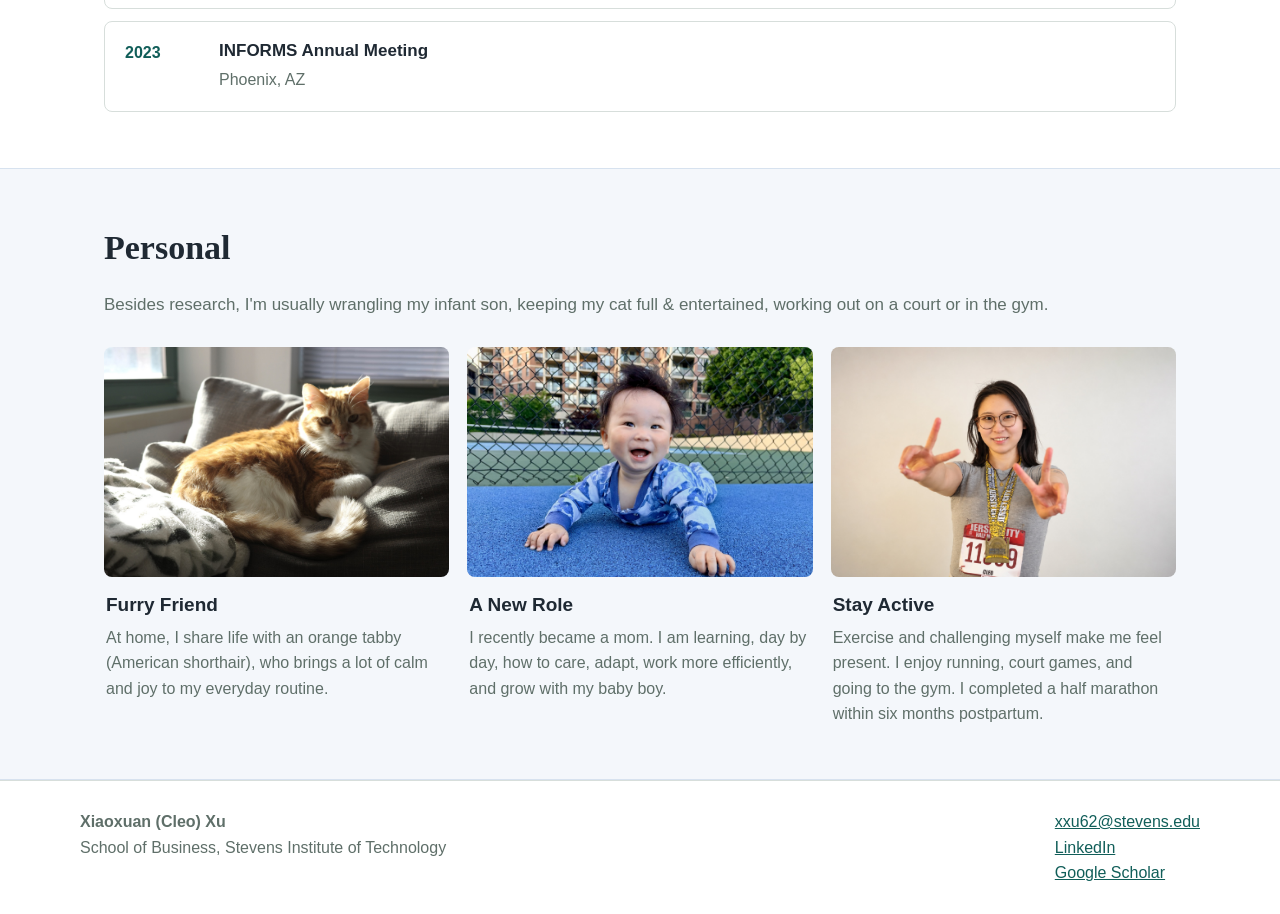
==== commit ac6bc497: "Update index.html" ====
--- a/index.html
+++ b/index.html
@@ -497,7 +497,7 @@
         <article class="paper">
           <h3>Consumer Complaint, Company Resolution, and Consumer Dispute of the Resolution</h3>
           <p class="authors">Vivek Astvansh, Xiaoxuan Xu, Feng Mai</p>
-          <p class="status">Under review at Journal of Business Research.</p>
+          <p class="status">Under review at European Journal of Marketing.</p>
           <p class="desc">Uses machine learning and consumer complaint narratives to predict dispute escalation after company responses.</p>
         </article>
       </div>
@@ -531,8 +531,7 @@
         <article class="presentation-item">
           <div class="presentation-year">2026</div>
           <div>
-            <p class="presentation-title">How I Use AI in My Academic Research</p>
-            <a class="resource-link" href="assets/files/Using_AI_in_Academic_Research_Cleo_Xu.pdf" target="_blank" rel="noopener">Slides</a>
+            <p class="presentation-title">How I Use AI in My Academic Research</p> <a class="resource-link" href="assets/files/Using_AI_in_Academic_Research_Cleo_Xu.pdf" target="_blank" rel="noopener">Slides</a>
             <p class="presentation-venue">Pre-College Programs: Business & AI - App Development, Stevens Institute of Technology, Hoboken, NJ</p>
           </div>
         </article>
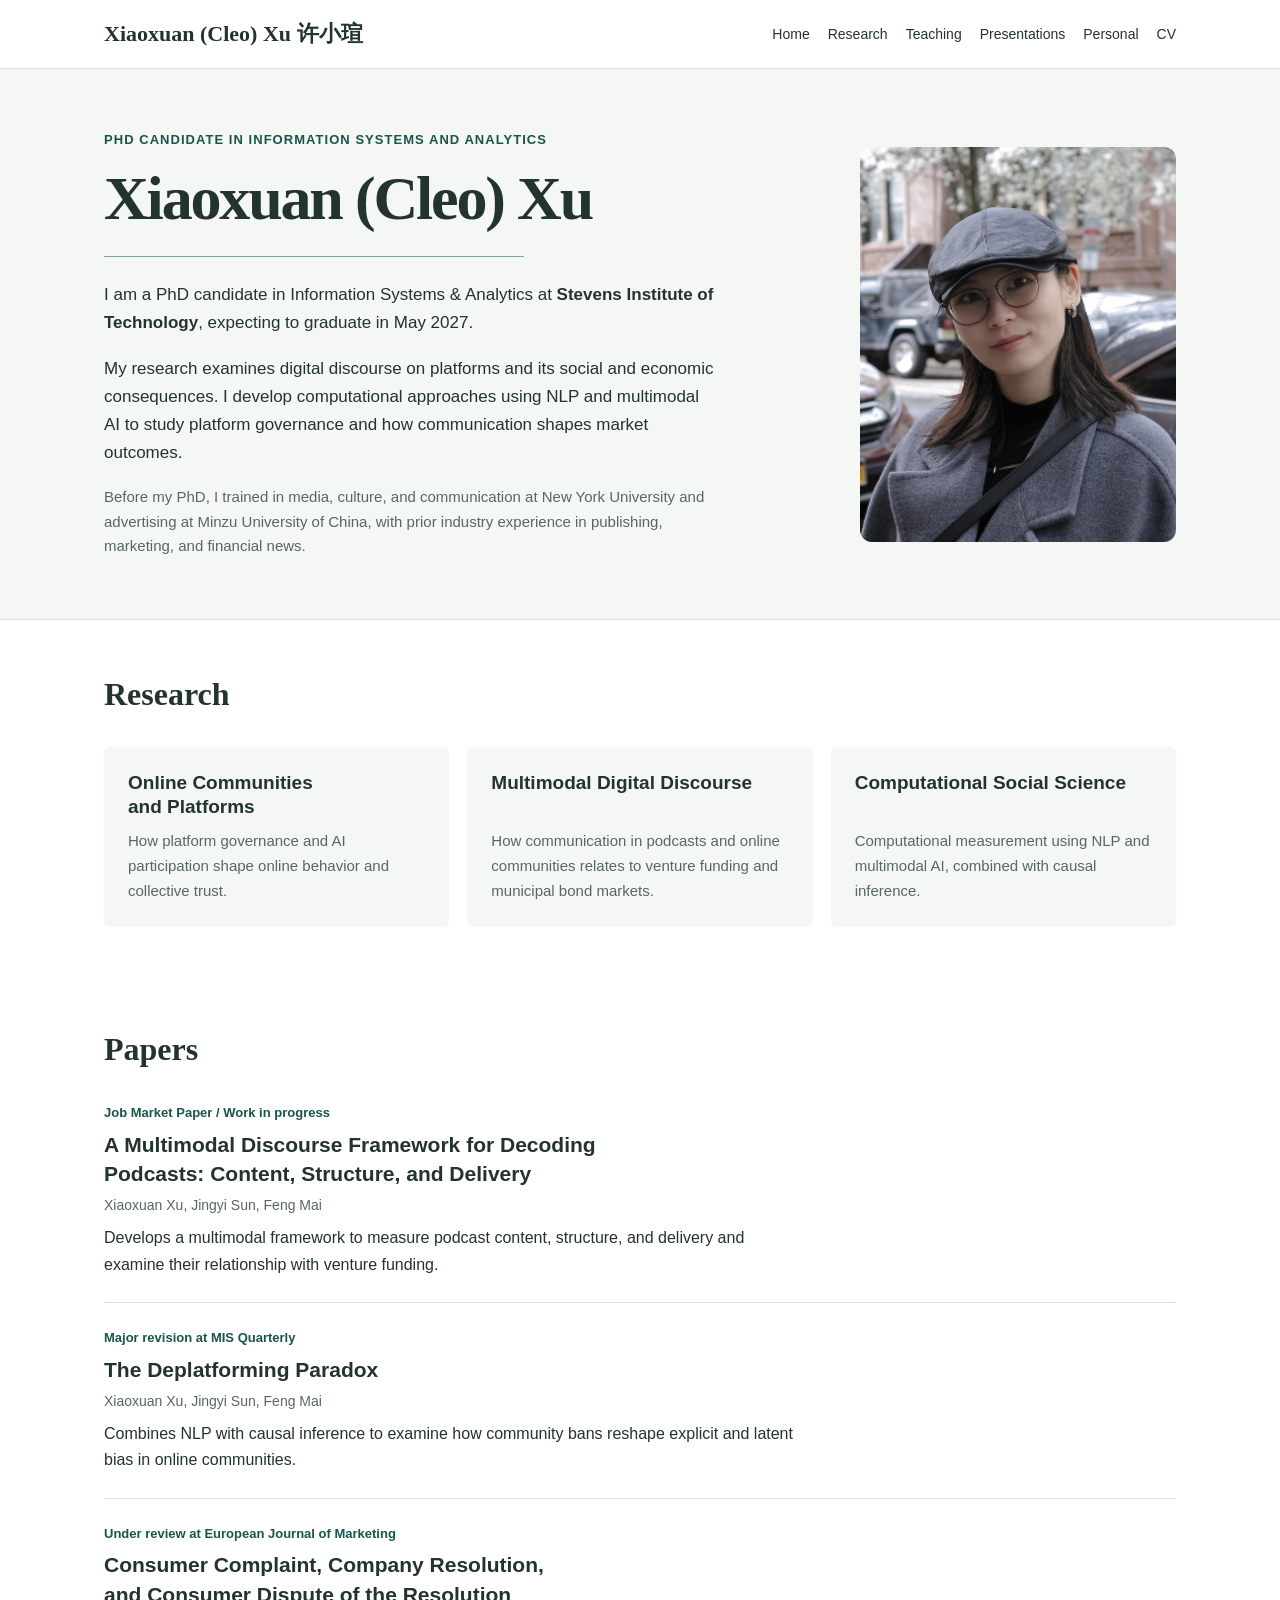
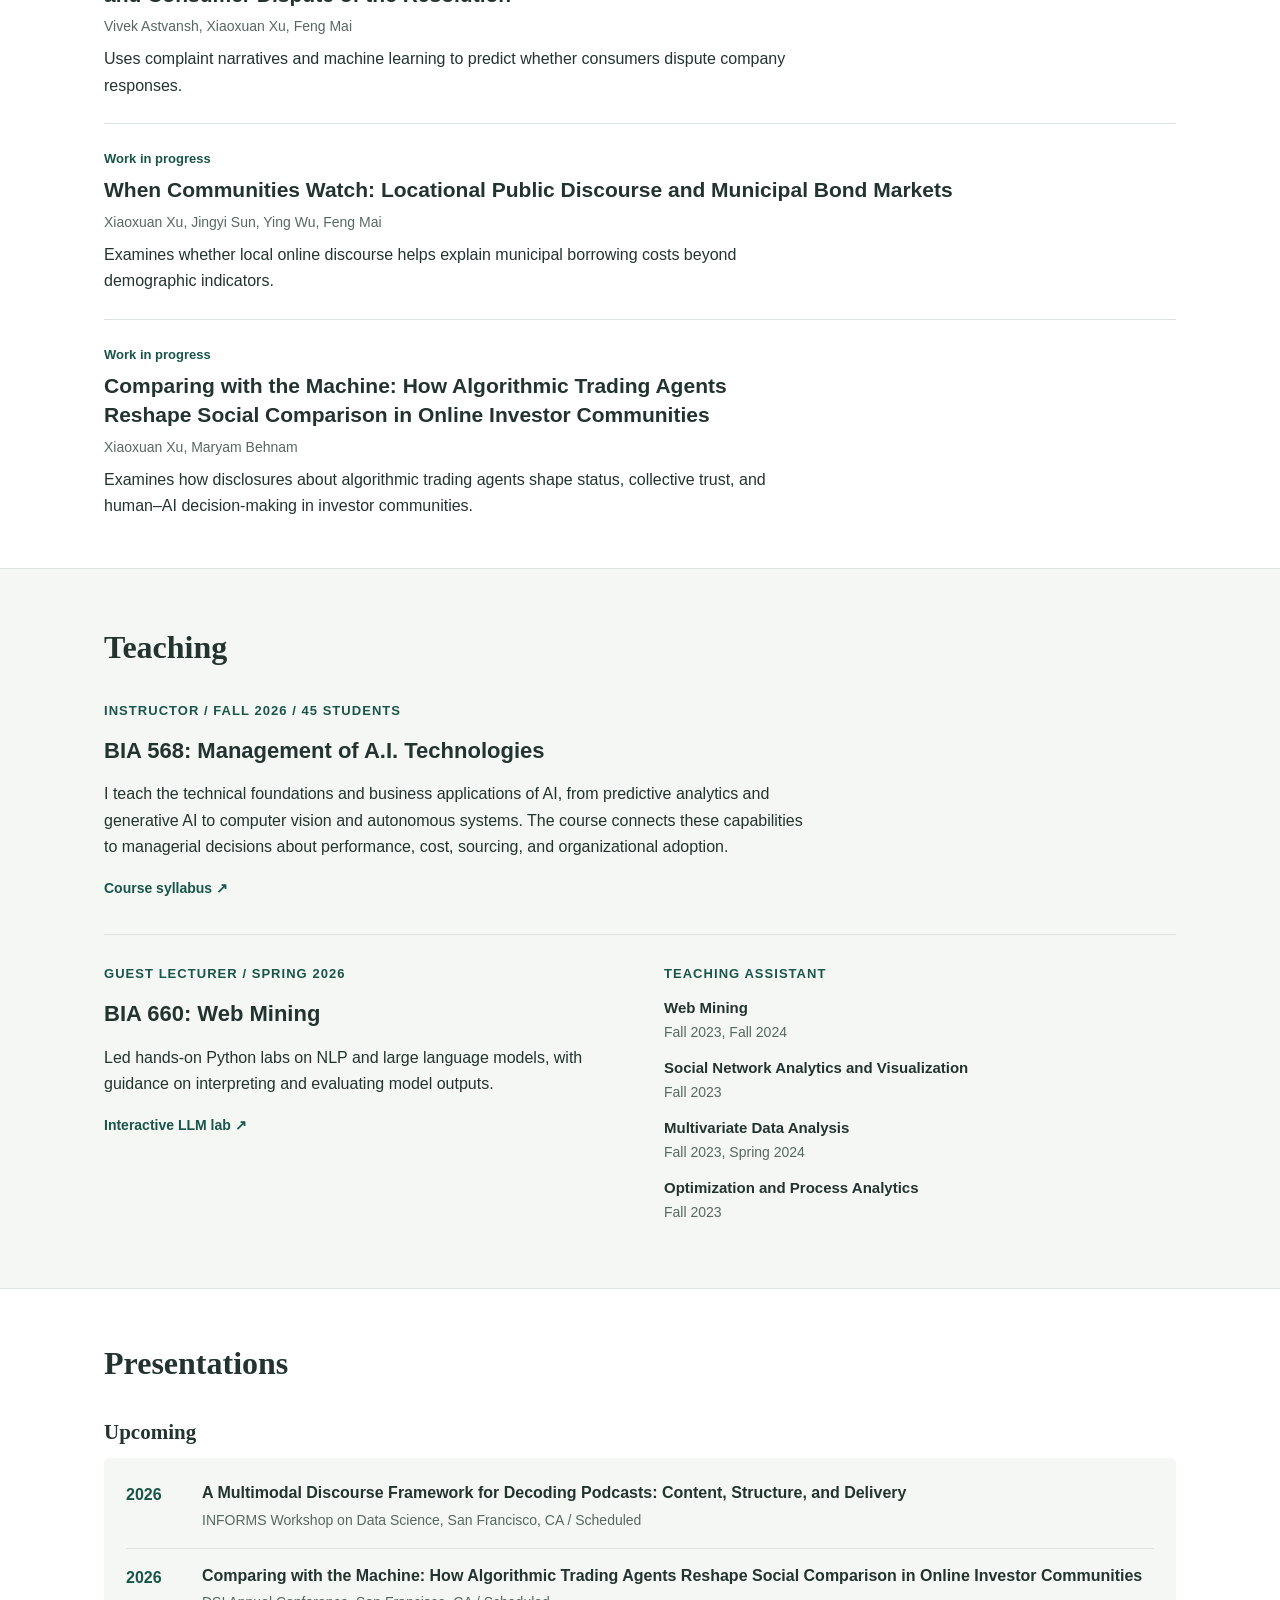
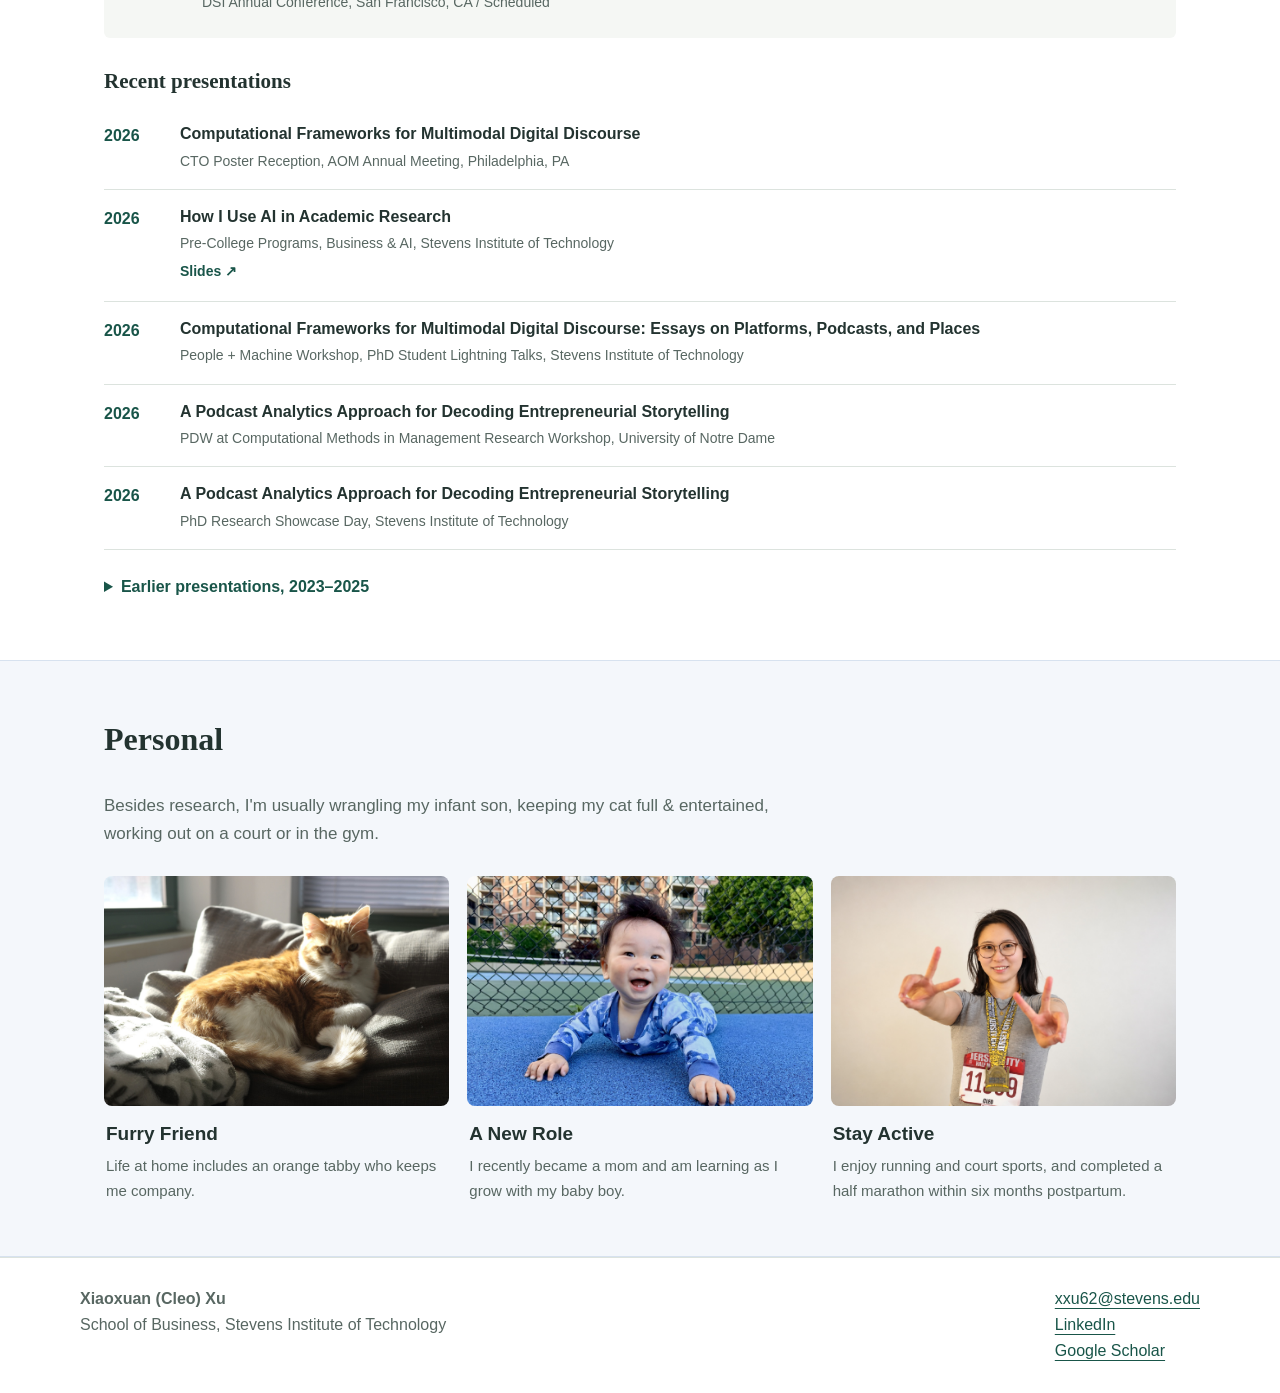
==== commit 4bf36149: "Add files via upload" ====
--- a/index.html
+++ b/index.html
@@ -421,6 +421,7 @@
       }
     }
   </style>
+  <link rel="stylesheet" href="assets/site.css">
 </head>
 <body id="top">
   <header class="site-header">
@@ -430,6 +431,7 @@
         <a href="#top">Home</a>
         <a href="#research">Research</a>
         <a href="#teaching">Teaching</a>
+        <a href="#presentations">Presentations</a>
         <a href="#personal">Personal</a>
         <a href="cv.html">CV</a>
       </div>
@@ -444,8 +446,9 @@
           <h1>Xiaoxuan (Cleo) Xu</h1>
           <div class="hero-line" aria-hidden="true"></div>
           <div class="bio">
-            <p>I am a PhD candidate in Business Administration with a concentration in Information Systems and Analytics at Stevens Institute of Technology. My research uses computational social science, natural language processing, and large language models, paired with human-centered analysis, to study how digital communities communicate, organize, and make meaning.</p>
-            <p>Before my PhD, I trained in media, culture, and communication at New York University and advertising at Minzu University of China, with prior industry experience in publishing, marketing, and financial news. Outside academia, cats, sports, and movies keep me grounded.</p>
+            <p>I am a PhD candidate in Information Systems &amp; Analytics at <strong>Stevens Institute of Technology</strong>, expecting to graduate in May 2027.</p>
+            <p>My research examines digital discourse on platforms and its social and economic consequences. I develop computational approaches using NLP and multimodal AI to study platform governance and how communication shapes market outcomes.</p>
+            <p class="background-bio">Before my PhD, I trained in media, culture, and communication at New York University and advertising at Minzu University of China, with prior industry experience in publishing, marketing, and financial news.</p>
           </div>
         </div>
         <div class="portrait">
@@ -456,136 +459,36 @@
 
     <section id="research">
       <h2 class="section-title">Research</h2>
-      <p class="section-intro">My work studies how people, organizations, and communities create cultural meaning, coordinate action, and communicate in platform-mediated social and economic life. I use state-of-the-art computational methods to examine how discourse, narratives, and collective signals emerge from large-scale digital traces and inform organizational decisions, market dynamics, and societal understanding.</p>
       <div class="grid research-grid">
         <article class="card">
           <h3>Online Communities and Platforms</h3>
-          <p>Group dynamics, content moderation, and platform governance.</p>
+          <p>How platform governance and AI participation shape online behavior and collective trust.</p>
         </article>
         <article class="card">
           <h3>Multimodal Digital Discourse</h3>
-          <p>Podcasts, audio narratives, text, and computational approaches to culture and storytelling.</p>
+          <p>How communication in podcasts and online communities relates to venture funding and municipal bond markets.</p>
         </article>
         <article class="card">
           <h3>Computational Social Science</h3>
-          <p>NLP, LLMs, embeddings, causal inference, econometrics, and network analysis.</p>
+          <p>Computational measurement using NLP and multimodal AI, combined with causal inference.</p>
         </article>
       </div>
     </section>
 
     <section>
       <h2 class="section-title">Papers</h2>
-      <div class="paper-list">
-        <article class="paper">
-          <h3>The Deplatforming Paradox</h3>
-          <p class="authors">Xiaoxuan Xu, Jingyi Sun, Feng Mai</p>
-          <p class="status">Major revision at MIS Quarterly. Presented at INFORMS 2023.</p>
-          <p class="desc">Examines hidden bias spillovers from deplatformed communities using word embedding association methods.</p>
-        </article>
-        <article class="paper">
-          <h3>A Multimodal Discourse Framework for Decoding Podcasts:</h3>
-          <p class="authors">Xiaoxuan Xu, Jingyi Sun, Feng Mai</p>
-          <p class="status">Presented at WITS 2025 and Computational Methods in Management Research Workshop 2026.</p>
-          <p class="desc">Develops an LLM-based rhetorical structure parsing pipeline to quantify narrative structures from podcast audio.</p>
-        </article>
-        <article class="paper">
-          <h3>When Communities Watch: Locational Public Discourse and Municipal Bond Markets</h3>
-          <p class="authors">Xiaoxuan Xu, Jingyi Sun, Ying Wu, Feng Mai</p>
-          <p class="status">Work in progress.</p>
-          <p class="desc">Links geo-locational community discourse to municipal fiscal health through NLP-extracted soft information.</p>
-        </article>
-        <article class="paper">
-          <h3>Consumer Complaint, Company Resolution, and Consumer Dispute of the Resolution</h3>
-          <p class="authors">Vivek Astvansh, Xiaoxuan Xu, Feng Mai</p>
-          <p class="status">Under review at European Journal of Marketing.</p>
-          <p class="desc">Uses machine learning and consumer complaint narratives to predict dispute escalation after company responses.</p>
-        </article>
-      </div>
+      <div class="paper-list"><article class="paper"><p class="status">Job Market Paper / Work in progress</p><h3>A Multimodal Discourse Framework for Decoding Podcasts: Content, Structure, and Delivery</h3><p class="authors">Xiaoxuan Xu, Jingyi Sun, Feng Mai</p><p class="desc">Develops a multimodal framework to measure podcast content, structure, and delivery and examine their relationship with venture funding.</p></article><article class="paper"><p class="status">Major revision at MIS Quarterly</p><h3>The Deplatforming Paradox</h3><p class="authors">Xiaoxuan Xu, Jingyi Sun, Feng Mai</p><p class="desc">Combines NLP with causal inference to examine how community bans reshape explicit and latent bias in online communities.</p></article><article class="paper"><p class="status">Under review at European Journal of Marketing</p><h3>Consumer Complaint, Company Resolution, and Consumer Dispute of the Resolution</h3><p class="authors">Vivek Astvansh, Xiaoxuan Xu, Feng Mai</p><p class="desc">Uses complaint narratives and machine learning to predict whether consumers dispute company responses.</p></article><article class="paper"><p class="status">Work in progress</p><h3>When Communities Watch: Locational Public Discourse and Municipal Bond Markets</h3><p class="authors">Xiaoxuan Xu, Jingyi Sun, Ying Wu, Feng Mai</p><p class="desc">Examines whether local online discourse helps explain municipal borrowing costs beyond demographic indicators.</p></article><article class="paper"><p class="status">Work in progress</p><h3>Comparing with the Machine: How Algorithmic Trading Agents Reshape Social Comparison in Online Investor Communities</h3><p class="authors">Xiaoxuan Xu, Maryam Behnam</p><p class="desc">Examines how disclosures about algorithmic trading agents shape status, collective trust, and human–AI decision-making in investor communities.</p></article></div>
     </section>
 
     <section id="teaching" class="band">
       <div class="band-inner">
         <h2 class="section-title">Teaching</h2>
-        <p class="section-intro">My teaching interests include business analytics, machine learning, artificial intelligence and its business applications. In the classroom, I aim to help students reason critically about technology while building practical analytical skills they can use with confidence.</p>
-        <div class="grid">
-          <article class="card">
-            <h3>BIA 568: Management of A.I. Technologies</h3>
-            <p>Instructor, scheduled Fall 2026. A graduate course on strategic deployment, algorithmic governance, and ethical evaluation of enterprise AI.</p>
-          </article>
-          <article class="card">
-            <h3>BIA 660: Web Mining</h3>
-            <p>Teaching assistant, three terms. Led Python labs on NLP and LLM methods.</p>
-            <a class="resource-link" href="assets/files/bia660_llm_lab_interactive.html" target="_blank" rel="noopener">Interactive LLM lab</a>
-          </article>
-          <article class="card">
-            <h3>Analytics Courses</h3>
-            <p>TA for social network analytics, optimization, and multivariate data analysis.</p>
-          </article>
-        </div>
+<div class="teaching-feature"><p class="eyebrow">Instructor / Fall 2026 / 45 students</p><h3>BIA 568: Management of A.I. Technologies</h3><p>I teach the technical foundations and business applications of AI, from predictive analytics and generative AI to computer vision and autonomous systems. The course connects these capabilities to managerial decisions about performance, cost, sourcing, and organizational adoption.</p><a class="resource-link" href="assets/files/BIA568_Syllabus_Fall2026.pdf" target="_blank" rel="noopener">Course syllabus ↗</a></div>
+<div class="teaching-secondary"><div><p class="eyebrow">Guest Lecturer / Spring 2026</p><h3>BIA 660: Web Mining</h3><p>Led hands-on Python labs on NLP and large language models, with guidance on interpreting and evaluating model outputs.</p><a class="resource-link" href="assets/files/bia660_llm_lab_interactive.html" target="_blank" rel="noopener">Interactive LLM lab ↗</a></div><div><p class="eyebrow">Teaching Assistant</p><dl class="ta-list"><dt>Web Mining</dt><dd>Fall 2023, Fall 2024</dd><dt>Social Network Analytics and Visualization</dt><dd>Fall 2023</dd><dt>Multivariate Data Analysis</dt><dd>Fall 2023, Spring 2024</dd><dt>Optimization and Process Analytics</dt><dd>Fall 2023</dd></dl></div></div>
       </div>
     </section>
 
-    <section>
-      <h2 class="section-title">Presentations</h2>
-      <div class="presentation-list">
-        <article class="presentation-item">
-          <div class="presentation-year">2026</div>
-          <div>
-            <p class="presentation-title">How I Use AI in My Academic Research</p> <a class="resource-link" href="assets/files/Using_AI_in_Academic_Research_Cleo_Xu.pdf" target="_blank" rel="noopener">Slides</a>
-            <p class="presentation-venue">Pre-College Programs: Business & AI - App Development, Stevens Institute of Technology, Hoboken, NJ</p>
-          </div>
-        </article>
-        <article class="presentation-item">
-          <div class="presentation-year">2026</div>
-          <div>
-            <p class="presentation-title">People + Machine Workshop</p>
-            <p class="presentation-venue">PhD Student Lightning Talks, Stevens Institute of Technology, Hoboken, NJ</p>
-          </div>
-        </article>
-        <article class="presentation-item">
-          <div class="presentation-year">2026</div>
-          <div>
-            <p class="presentation-title">PDW @ Computational Methods in Management Research Workshop</p>
-            <p class="presentation-venue">University of Notre Dame, South Bend, IN</p>
-          </div>
-        </article>
-        <article class="presentation-item">
-          <div class="presentation-year">2026</div>
-          <div>
-            <p class="presentation-title">PhD Research Showcase Day</p>
-            <p class="presentation-venue">Stevens Institute of Technology, Hoboken, NJ</p>
-          </div>
-        </article>
-        <article class="presentation-item">
-          <div class="presentation-year">2025</div>
-          <div>
-            <p class="presentation-title">The 35th Workshop on Information Technologies and Systems (WITS 2025)</p>
-            <p class="presentation-venue">Nashville, TN</p>
-          </div>
-        </article>
-        <article class="presentation-item">
-          <div class="presentation-year">2025</div>
-          <div>
-            <p class="presentation-title">School of Business IS&amp;A Research Seminar</p>
-            <p class="presentation-venue">Stevens Institute of Technology, Hoboken, NJ</p>
-          </div>
-        </article>
-        <article class="presentation-item">
-          <div class="presentation-year">2024</div>
-          <div>
-            <p class="presentation-title">MIS Quarterly Author Development Workshop</p>
-            <p class="presentation-venue">Virtual</p>
-          </div>
-        </article>
-        <article class="presentation-item">
-          <div class="presentation-year">2023</div>
-          <div>
-            <p class="presentation-title">INFORMS Annual Meeting</p>
-            <p class="presentation-venue">Phoenix, AZ</p>
-          </div>
-        </article>
-      </div>
-    </section>
+    <section id="presentations"><h2 class="section-title">Presentations</h2><h3 class="subsection-title">Upcoming</h3><div class="presentation-list upcoming"><article class="presentation-item"><div class="presentation-year">2026</div><div><p class="presentation-title">A Multimodal Discourse Framework for Decoding Podcasts: Content, Structure, and Delivery</p><p class="presentation-venue">INFORMS Workshop on Data Science, San Francisco, CA / Scheduled</p></div></article><article class="presentation-item"><div class="presentation-year">2026</div><div><p class="presentation-title">Comparing with the Machine: How Algorithmic Trading Agents Reshape Social Comparison in Online Investor Communities</p><p class="presentation-venue">DSI Annual Conference, San Francisco, CA / Scheduled</p></div></article></div><h3 class="subsection-title">Recent presentations</h3><div class="presentation-list"><article class="presentation-item"><div class="presentation-year">2026</div><div><p class="presentation-title">Computational Frameworks for Multimodal Digital Discourse</p><p class="presentation-venue">CTO Poster Reception, AOM Annual Meeting, Philadelphia, PA</p></div></article><article class="presentation-item"><div class="presentation-year">2026</div><div><p class="presentation-title">How I Use AI in Academic Research</p><p class="presentation-venue">Pre-College Programs, Business &amp; AI, Stevens Institute of Technology</p><a class="resource-link" href="assets/files/Using_AI_in_Academic_Research_Cleo_Xu.pdf" target="_blank" rel="noopener">Slides ↗</a></div></article><article class="presentation-item"><div class="presentation-year">2026</div><div><p class="presentation-title">Computational Frameworks for Multimodal Digital Discourse: Essays on Platforms, Podcasts, and Places</p><p class="presentation-venue">People + Machine Workshop, PhD Student Lightning Talks, Stevens Institute of Technology</p></div></article><article class="presentation-item"><div class="presentation-year">2026</div><div><p class="presentation-title">A Podcast Analytics Approach for Decoding Entrepreneurial Storytelling</p><p class="presentation-venue">PDW at Computational Methods in Management Research Workshop, University of Notre Dame</p></div></article><article class="presentation-item"><div class="presentation-year">2026</div><div><p class="presentation-title">A Podcast Analytics Approach for Decoding Entrepreneurial Storytelling</p><p class="presentation-venue">PhD Research Showcase Day, Stevens Institute of Technology</p></div></article></div><details><summary>Earlier presentations, 2023–2025</summary><div class="presentation-list"><article class="presentation-item"><div class="presentation-year">2025</div><div><p class="presentation-title">A Podcast Analytics Approach for Decoding Entrepreneurial Storytelling</p><p class="presentation-venue">35th Workshop on Information Technologies and Systems (WITS), Nashville, TN</p></div></article><article class="presentation-item"><div class="presentation-year">2025</div><div><p class="presentation-title">A Podcast Analytics Approach for Decoding Entrepreneurial Storytelling</p><p class="presentation-venue">School of Business IS&amp;A Research Seminar, Stevens Institute of Technology</p></div></article><article class="presentation-item"><div class="presentation-year">2024</div><div><p class="presentation-title">The Deplatforming Paradox</p><p class="presentation-venue">MIS Quarterly Author Development Workshop, Virtual</p></div></article><article class="presentation-item"><div class="presentation-year">2023</div><div><p class="presentation-title">The Deplatforming Paradox</p><p class="presentation-venue">INFORMS Annual Meeting, Phoenix, AZ</p></div></article><article class="presentation-item"><div class="presentation-year">2023</div><div><p class="presentation-title">The Deplatforming Paradox</p><p class="presentation-venue">School of Business IS&amp;A Research Seminar, Stevens Institute of Technology</p></div></article></div></details></section>
 
     <section id="personal" class="personal-band">
       <div class="band-inner">
@@ -596,21 +499,21 @@
             <div class="personal-photo"><img src="assets/images/home.jpg" alt="Orange American shorthair cat"></div>
             <div class="personal-card-content">
               <h3>Furry Friend</h3>
-              <p>At home, I share life with an orange tabby (American shorthair), who brings a lot of calm and joy to my everyday routine.</p>
+              <p>Life at home includes an orange tabby who keeps me company.</p>
             </div>
           </article>
           <article class="personal-card">
             <div class="personal-photo"><img src="assets/images/family.jpg" alt="Xiaoxuan Xu's baby boy"></div>
             <div class="personal-card-content">
               <h3>A New Role</h3>
-              <p>I recently became a mom. I am learning, day by day, how to care, adapt, work more efficiently, and grow with my baby boy.</p>
+              <p>I recently became a mom and am learning as I grow with my baby boy.</p>
             </div>
           </article>
           <article class="personal-card">
             <div class="personal-photo"><img src="assets/images/movement.jpg" alt="Xiaoxuan Xu after finishing a half marathon"></div>
             <div class="personal-card-content">
               <h3>Stay Active</h3>
-              <p>Exercise and challenging myself make me feel present. I enjoy running, court games, and going to the gym. I completed a half marathon within six months postpartum.</p>
+              <p>I enjoy running and court sports, and completed a half marathon within six months postpartum.</p>
             </div>
           </article>
         </div>
--- a/assets/site.css
+++ b/assets/site.css
@@ -0,0 +1,19 @@
+
+:root { --ink:#233330; --muted:#586762; --accent:#21695d; --accent-dark:#195549; --soft:#f5f7f4; --line:#dce3de; }
+body {font-size:16px;line-height:1.65;-webkit-font-smoothing:antialiased;}
+h1 {font-size:clamp(40px,5.1vw,62px);line-height:1.08;letter-spacing:-.035em;}
+h2,h3 {text-wrap:balance;}
+a {text-underline-offset:4px;} a:hover {color:#318473;}
+a:focus-visible,summary:focus-visible {outline:3px solid #84b7a9;outline-offset:5px;}
+section[id] {scroll-margin-top:100px;}
+.hero-inner {padding:60px 24px;grid-template-columns:minmax(0,1.65fr) minmax(240px,.75fr);gap:60px;}
+.bio {font-size:17px;max-width:65ch;}.bio p {margin-bottom:18px;}.background-bio {color:var(--muted);font-size:15px;}
+.portrait {min-height:0;border:0;border-radius:12px;}.portrait img {aspect-ratio:4/5;min-height:0;height:auto;object-fit:cover;}
+section {padding-top:48px;padding-bottom:48px;}.section-title {font-size:32px;margin-bottom:26px;}
+.card {padding:24px;border:0;border-radius:6px;}.card h3 {font-size:19px;min-height:48px;}.card p {font-size:15px;}
+.paper-list {gap:0;}.paper {border-left:0;border-bottom:1px solid var(--line);padding:24px 0;}.paper:first-child {padding-top:0;}.paper:last-child {border-bottom:0;padding-bottom:0;}.paper h3 {font-size:21px;line-height:1.4;max-width:850px;margin:6px 0;}.status {color:var(--accent-dark);font-size:13px;font-weight:700;}.authors {font-size:14px;}.paper .desc {font-size:16px;max-width:78ch;margin-top:8px;}
+.teaching-feature {max-width:80ch;}.teaching-feature h3,.teaching-secondary h3 {font-size:22px;margin:0 0 12px;}.teaching-feature p,.teaching-secondary p {margin:0 0 12px;}.teaching-secondary {display:grid;grid-template-columns:1fr 1fr;gap:48px;border-top:1px solid var(--line);padding-top:28px;margin-top:32px;}.ta-list {margin:0;}.ta-list dt {font-weight:600;font-size:15px;}.ta-list dd {margin:0 0 12px;color:var(--muted);font-size:14px;}
+.presentation-list {gap:0;}.presentation-item {border:0;border-bottom:1px solid var(--line);border-radius:0;background:transparent;padding:16px 0;grid-template-columns:58px minmax(0,1fr);gap:18px;}.presentation-title {font-size:16px;font-weight:600;}.presentation-venue {font-size:14px;}.upcoming {background:var(--soft);padding:8px 22px;border-radius:6px;}.upcoming .presentation-item:last-child {border:0;}.subsection-title {font-size:21px;margin:26px 0 8px;}summary {cursor:pointer;color:var(--accent-dark);font-weight:600;padding:24px 0 12px;}.resource-link {margin-top:5px;}.personal-card p {font-size:15px;}.section-intro {max-width:75ch;}
+.cv-entry {margin:0 0 24px;}.cv-entry h3 {font-size:18px;line-height:1.4;margin:0 0 6px;}.cv-entry p {margin:3px 0;}.cv-section .teaching-secondary {grid-template-columns:1fr;gap:20px;}.cv-section .eyebrow {font-size:12px;}.cv-section .subsection-title:first-child {margin-top:0;}.cv-section .info-item {background:var(--soft);border:0;}.cv-section p {margin-top:0;}.cv-section .presentation-item {grid-template-columns:48px minmax(0,1fr);}.cv-hero-inner {padding:48px 24px;}
+@media(max-width:820px){.hero-inner{grid-template-columns:1fr;gap:28px;padding:36px 24px;}.portrait {width:min(280px,100%);}.portrait img{min-height:0;}.teaching-secondary{grid-template-columns:1fr;gap:24px;}.nav{gap:12px;padding:12px 20px;}.brand{font-size:19px;}.links{gap:16px;font-size:13px;}.grid{grid-template-columns:1fr;}.card h3{min-height:0;}.cv-section{gap:18px;}.cv-section h2{font-size:25px;}.presentation-item{grid-template-columns:48px minmax(0,1fr);}.personal-grid{gap:28px;}h1{font-size:44px;}}
+@media(prefers-reduced-motion:reduce){html{scroll-behavior:auto;}}
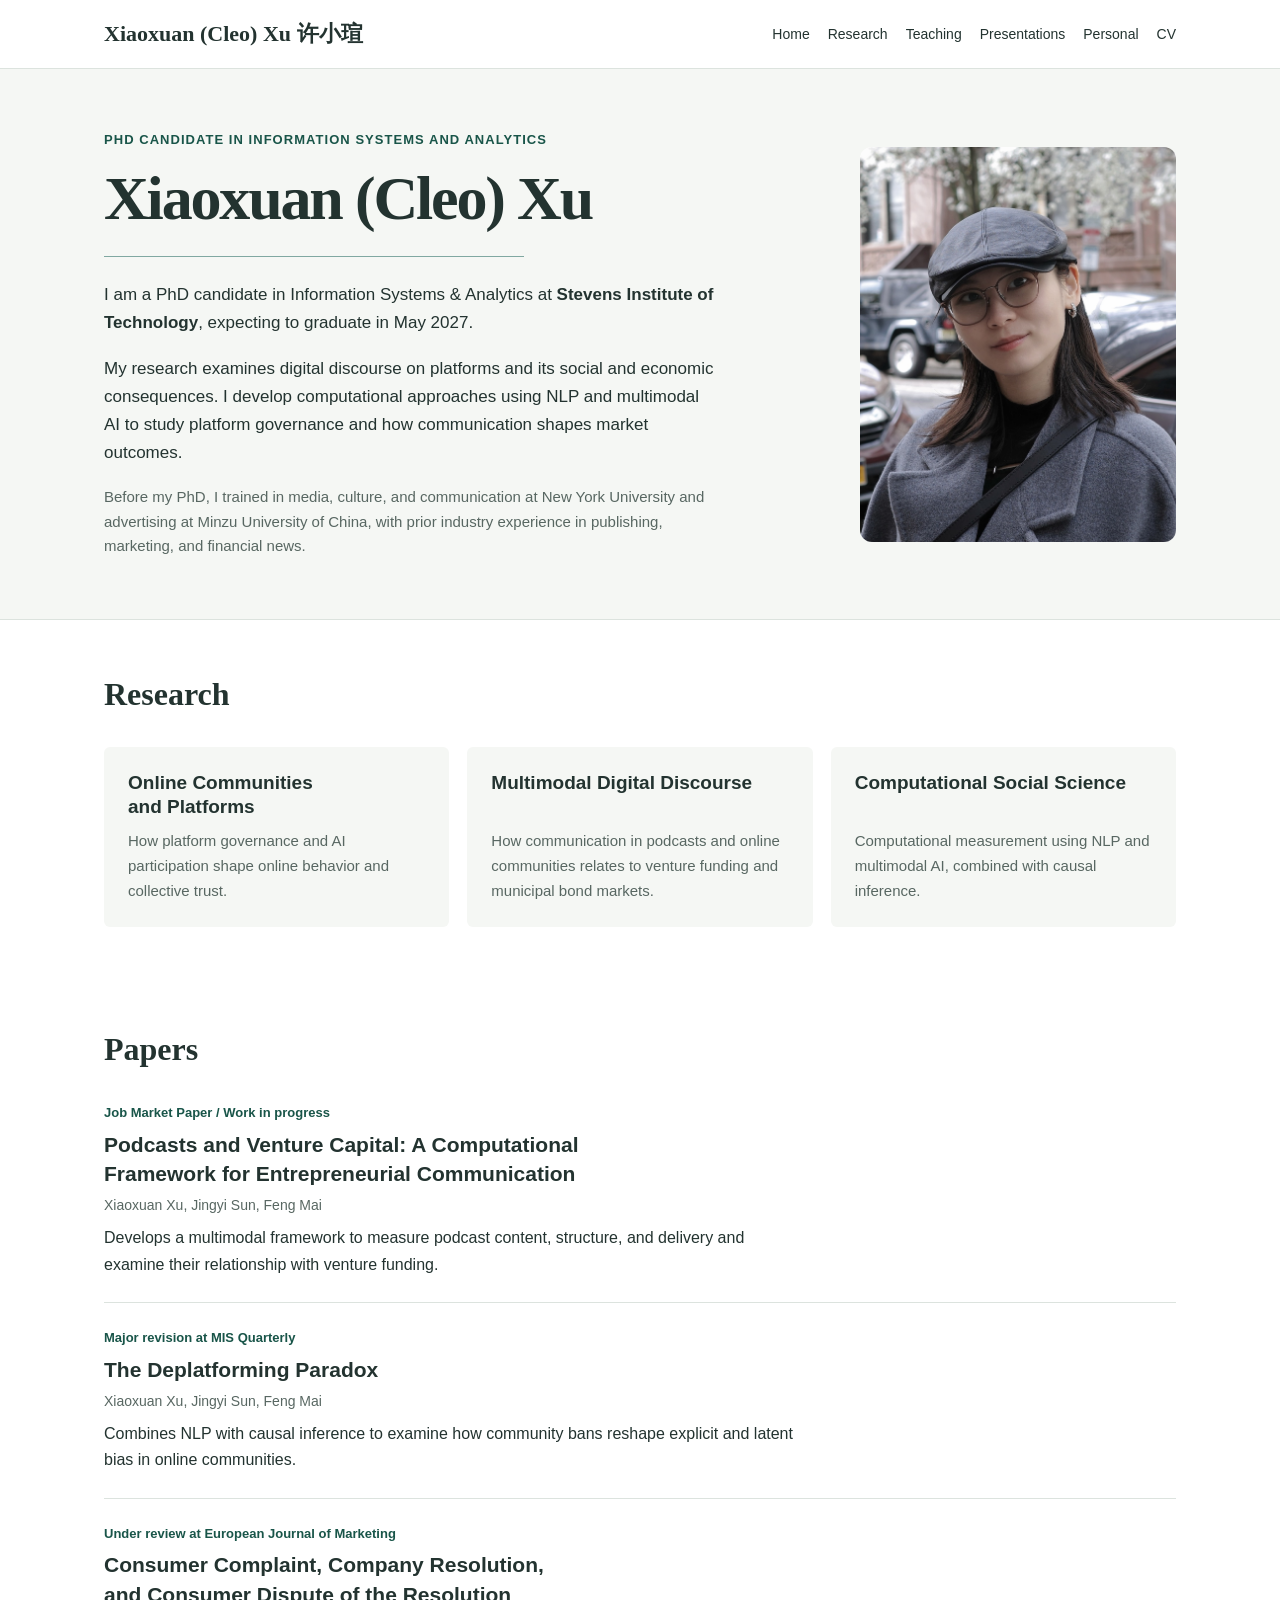
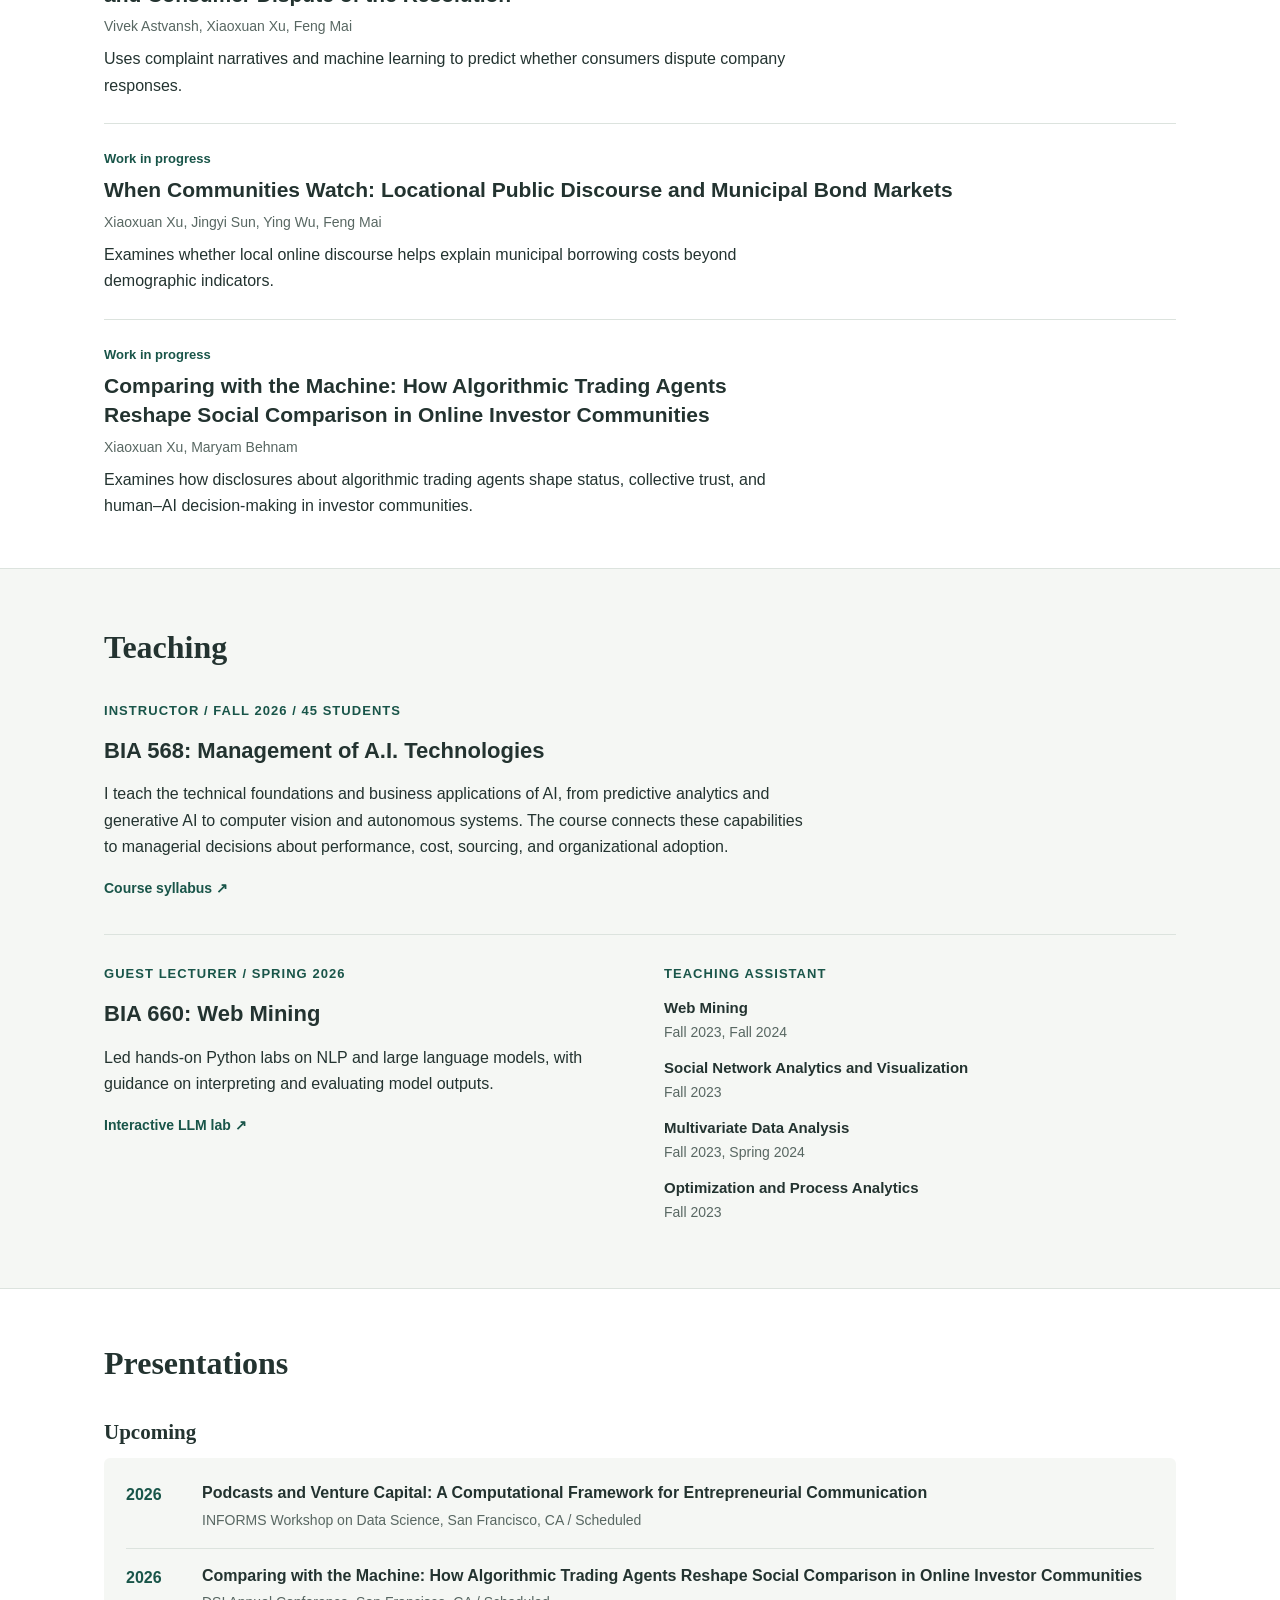
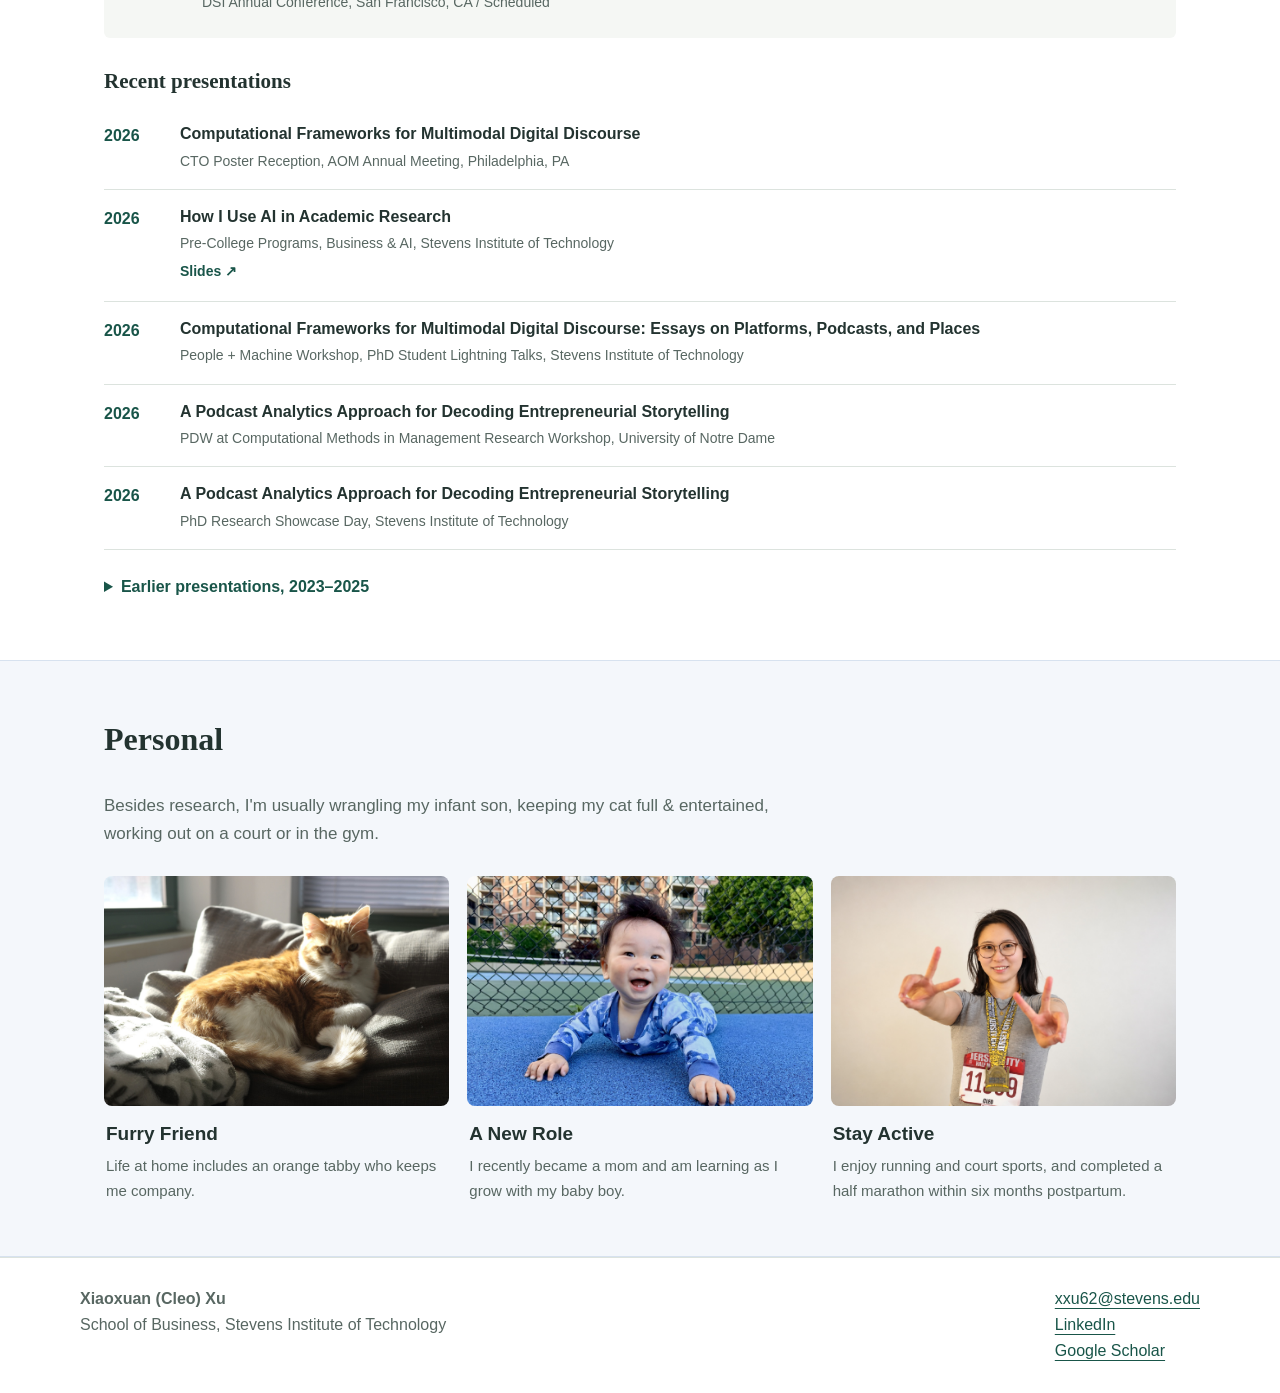
==== commit d9063bd5: "Update index.html" ====
--- a/index.html
+++ b/index.html
@@ -477,7 +477,7 @@
 
     <section>
       <h2 class="section-title">Papers</h2>
-      <div class="paper-list"><article class="paper"><p class="status">Job Market Paper / Work in progress</p><h3>A Multimodal Discourse Framework for Decoding Podcasts: Content, Structure, and Delivery</h3><p class="authors">Xiaoxuan Xu, Jingyi Sun, Feng Mai</p><p class="desc">Develops a multimodal framework to measure podcast content, structure, and delivery and examine their relationship with venture funding.</p></article><article class="paper"><p class="status">Major revision at MIS Quarterly</p><h3>The Deplatforming Paradox</h3><p class="authors">Xiaoxuan Xu, Jingyi Sun, Feng Mai</p><p class="desc">Combines NLP with causal inference to examine how community bans reshape explicit and latent bias in online communities.</p></article><article class="paper"><p class="status">Under review at European Journal of Marketing</p><h3>Consumer Complaint, Company Resolution, and Consumer Dispute of the Resolution</h3><p class="authors">Vivek Astvansh, Xiaoxuan Xu, Feng Mai</p><p class="desc">Uses complaint narratives and machine learning to predict whether consumers dispute company responses.</p></article><article class="paper"><p class="status">Work in progress</p><h3>When Communities Watch: Locational Public Discourse and Municipal Bond Markets</h3><p class="authors">Xiaoxuan Xu, Jingyi Sun, Ying Wu, Feng Mai</p><p class="desc">Examines whether local online discourse helps explain municipal borrowing costs beyond demographic indicators.</p></article><article class="paper"><p class="status">Work in progress</p><h3>Comparing with the Machine: How Algorithmic Trading Agents Reshape Social Comparison in Online Investor Communities</h3><p class="authors">Xiaoxuan Xu, Maryam Behnam</p><p class="desc">Examines how disclosures about algorithmic trading agents shape status, collective trust, and human–AI decision-making in investor communities.</p></article></div>
+      <div class="paper-list"><article class="paper"><p class="status">Job Market Paper / Work in progress</p><h3>Podcasts and Venture Capital: A Computational Framework for Entrepreneurial Communication</h3><p class="authors">Xiaoxuan Xu, Jingyi Sun, Feng Mai</p><p class="desc">Develops a multimodal framework to measure podcast content, structure, and delivery and examine their relationship with venture funding.</p></article><article class="paper"><p class="status">Major revision at MIS Quarterly</p><h3>The Deplatforming Paradox</h3><p class="authors">Xiaoxuan Xu, Jingyi Sun, Feng Mai</p><p class="desc">Combines NLP with causal inference to examine how community bans reshape explicit and latent bias in online communities.</p></article><article class="paper"><p class="status">Under review at European Journal of Marketing</p><h3>Consumer Complaint, Company Resolution, and Consumer Dispute of the Resolution</h3><p class="authors">Vivek Astvansh, Xiaoxuan Xu, Feng Mai</p><p class="desc">Uses complaint narratives and machine learning to predict whether consumers dispute company responses.</p></article><article class="paper"><p class="status">Work in progress</p><h3>When Communities Watch: Locational Public Discourse and Municipal Bond Markets</h3><p class="authors">Xiaoxuan Xu, Jingyi Sun, Ying Wu, Feng Mai</p><p class="desc">Examines whether local online discourse helps explain municipal borrowing costs beyond demographic indicators.</p></article><article class="paper"><p class="status">Work in progress</p><h3>Comparing with the Machine: How Algorithmic Trading Agents Reshape Social Comparison in Online Investor Communities</h3><p class="authors">Xiaoxuan Xu, Maryam Behnam</p><p class="desc">Examines how disclosures about algorithmic trading agents shape status, collective trust, and human–AI decision-making in investor communities.</p></article></div>
     </section>
 
     <section id="teaching" class="band">
@@ -488,7 +488,7 @@
       </div>
     </section>
 
-    <section id="presentations"><h2 class="section-title">Presentations</h2><h3 class="subsection-title">Upcoming</h3><div class="presentation-list upcoming"><article class="presentation-item"><div class="presentation-year">2026</div><div><p class="presentation-title">A Multimodal Discourse Framework for Decoding Podcasts: Content, Structure, and Delivery</p><p class="presentation-venue">INFORMS Workshop on Data Science, San Francisco, CA / Scheduled</p></div></article><article class="presentation-item"><div class="presentation-year">2026</div><div><p class="presentation-title">Comparing with the Machine: How Algorithmic Trading Agents Reshape Social Comparison in Online Investor Communities</p><p class="presentation-venue">DSI Annual Conference, San Francisco, CA / Scheduled</p></div></article></div><h3 class="subsection-title">Recent presentations</h3><div class="presentation-list"><article class="presentation-item"><div class="presentation-year">2026</div><div><p class="presentation-title">Computational Frameworks for Multimodal Digital Discourse</p><p class="presentation-venue">CTO Poster Reception, AOM Annual Meeting, Philadelphia, PA</p></div></article><article class="presentation-item"><div class="presentation-year">2026</div><div><p class="presentation-title">How I Use AI in Academic Research</p><p class="presentation-venue">Pre-College Programs, Business &amp; AI, Stevens Institute of Technology</p><a class="resource-link" href="assets/files/Using_AI_in_Academic_Research_Cleo_Xu.pdf" target="_blank" rel="noopener">Slides ↗</a></div></article><article class="presentation-item"><div class="presentation-year">2026</div><div><p class="presentation-title">Computational Frameworks for Multimodal Digital Discourse: Essays on Platforms, Podcasts, and Places</p><p class="presentation-venue">People + Machine Workshop, PhD Student Lightning Talks, Stevens Institute of Technology</p></div></article><article class="presentation-item"><div class="presentation-year">2026</div><div><p class="presentation-title">A Podcast Analytics Approach for Decoding Entrepreneurial Storytelling</p><p class="presentation-venue">PDW at Computational Methods in Management Research Workshop, University of Notre Dame</p></div></article><article class="presentation-item"><div class="presentation-year">2026</div><div><p class="presentation-title">A Podcast Analytics Approach for Decoding Entrepreneurial Storytelling</p><p class="presentation-venue">PhD Research Showcase Day, Stevens Institute of Technology</p></div></article></div><details><summary>Earlier presentations, 2023–2025</summary><div class="presentation-list"><article class="presentation-item"><div class="presentation-year">2025</div><div><p class="presentation-title">A Podcast Analytics Approach for Decoding Entrepreneurial Storytelling</p><p class="presentation-venue">35th Workshop on Information Technologies and Systems (WITS), Nashville, TN</p></div></article><article class="presentation-item"><div class="presentation-year">2025</div><div><p class="presentation-title">A Podcast Analytics Approach for Decoding Entrepreneurial Storytelling</p><p class="presentation-venue">School of Business IS&amp;A Research Seminar, Stevens Institute of Technology</p></div></article><article class="presentation-item"><div class="presentation-year">2024</div><div><p class="presentation-title">The Deplatforming Paradox</p><p class="presentation-venue">MIS Quarterly Author Development Workshop, Virtual</p></div></article><article class="presentation-item"><div class="presentation-year">2023</div><div><p class="presentation-title">The Deplatforming Paradox</p><p class="presentation-venue">INFORMS Annual Meeting, Phoenix, AZ</p></div></article><article class="presentation-item"><div class="presentation-year">2023</div><div><p class="presentation-title">The Deplatforming Paradox</p><p class="presentation-venue">School of Business IS&amp;A Research Seminar, Stevens Institute of Technology</p></div></article></div></details></section>
+    <section id="presentations"><h2 class="section-title">Presentations</h2><h3 class="subsection-title">Upcoming</h3><div class="presentation-list upcoming"><article class="presentation-item"><div class="presentation-year">2026</div><div><p class="presentation-title">Podcasts and Venture Capital: A Computational Framework for Entrepreneurial Communication</p><p class="presentation-venue">INFORMS Workshop on Data Science, San Francisco, CA / Scheduled</p></div></article><article class="presentation-item"><div class="presentation-year">2026</div><div><p class="presentation-title">Comparing with the Machine: How Algorithmic Trading Agents Reshape Social Comparison in Online Investor Communities</p><p class="presentation-venue">DSI Annual Conference, San Francisco, CA / Scheduled</p></div></article></div><h3 class="subsection-title">Recent presentations</h3><div class="presentation-list"><article class="presentation-item"><div class="presentation-year">2026</div><div><p class="presentation-title">Computational Frameworks for Multimodal Digital Discourse</p><p class="presentation-venue">CTO Poster Reception, AOM Annual Meeting, Philadelphia, PA</p></div></article><article class="presentation-item"><div class="presentation-year">2026</div><div><p class="presentation-title">How I Use AI in Academic Research</p><p class="presentation-venue">Pre-College Programs, Business &amp; AI, Stevens Institute of Technology</p><a class="resource-link" href="assets/files/Using_AI_in_Academic_Research_Cleo_Xu.pdf" target="_blank" rel="noopener">Slides ↗</a></div></article><article class="presentation-item"><div class="presentation-year">2026</div><div><p class="presentation-title">Computational Frameworks for Multimodal Digital Discourse: Essays on Platforms, Podcasts, and Places</p><p class="presentation-venue">People + Machine Workshop, PhD Student Lightning Talks, Stevens Institute of Technology</p></div></article><article class="presentation-item"><div class="presentation-year">2026</div><div><p class="presentation-title">A Podcast Analytics Approach for Decoding Entrepreneurial Storytelling</p><p class="presentation-venue">PDW at Computational Methods in Management Research Workshop, University of Notre Dame</p></div></article><article class="presentation-item"><div class="presentation-year">2026</div><div><p class="presentation-title">A Podcast Analytics Approach for Decoding Entrepreneurial Storytelling</p><p class="presentation-venue">PhD Research Showcase Day, Stevens Institute of Technology</p></div></article></div><details><summary>Earlier presentations, 2023–2025</summary><div class="presentation-list"><article class="presentation-item"><div class="presentation-year">2025</div><div><p class="presentation-title">A Podcast Analytics Approach for Decoding Entrepreneurial Storytelling</p><p class="presentation-venue">35th Workshop on Information Technologies and Systems (WITS), Nashville, TN</p></div></article><article class="presentation-item"><div class="presentation-year">2025</div><div><p class="presentation-title">A Podcast Analytics Approach for Decoding Entrepreneurial Storytelling</p><p class="presentation-venue">School of Business IS&amp;A Research Seminar, Stevens Institute of Technology</p></div></article><article class="presentation-item"><div class="presentation-year">2024</div><div><p class="presentation-title">The Deplatforming Paradox</p><p class="presentation-venue">MIS Quarterly Author Development Workshop, Virtual</p></div></article><article class="presentation-item"><div class="presentation-year">2023</div><div><p class="presentation-title">The Deplatforming Paradox</p><p class="presentation-venue">INFORMS Annual Meeting, Phoenix, AZ</p></div></article><article class="presentation-item"><div class="presentation-year">2023</div><div><p class="presentation-title">The Deplatforming Paradox</p><p class="presentation-venue">School of Business IS&amp;A Research Seminar, Stevens Institute of Technology</p></div></article></div></details></section>
 
     <section id="personal" class="personal-band">
       <div class="band-inner">
